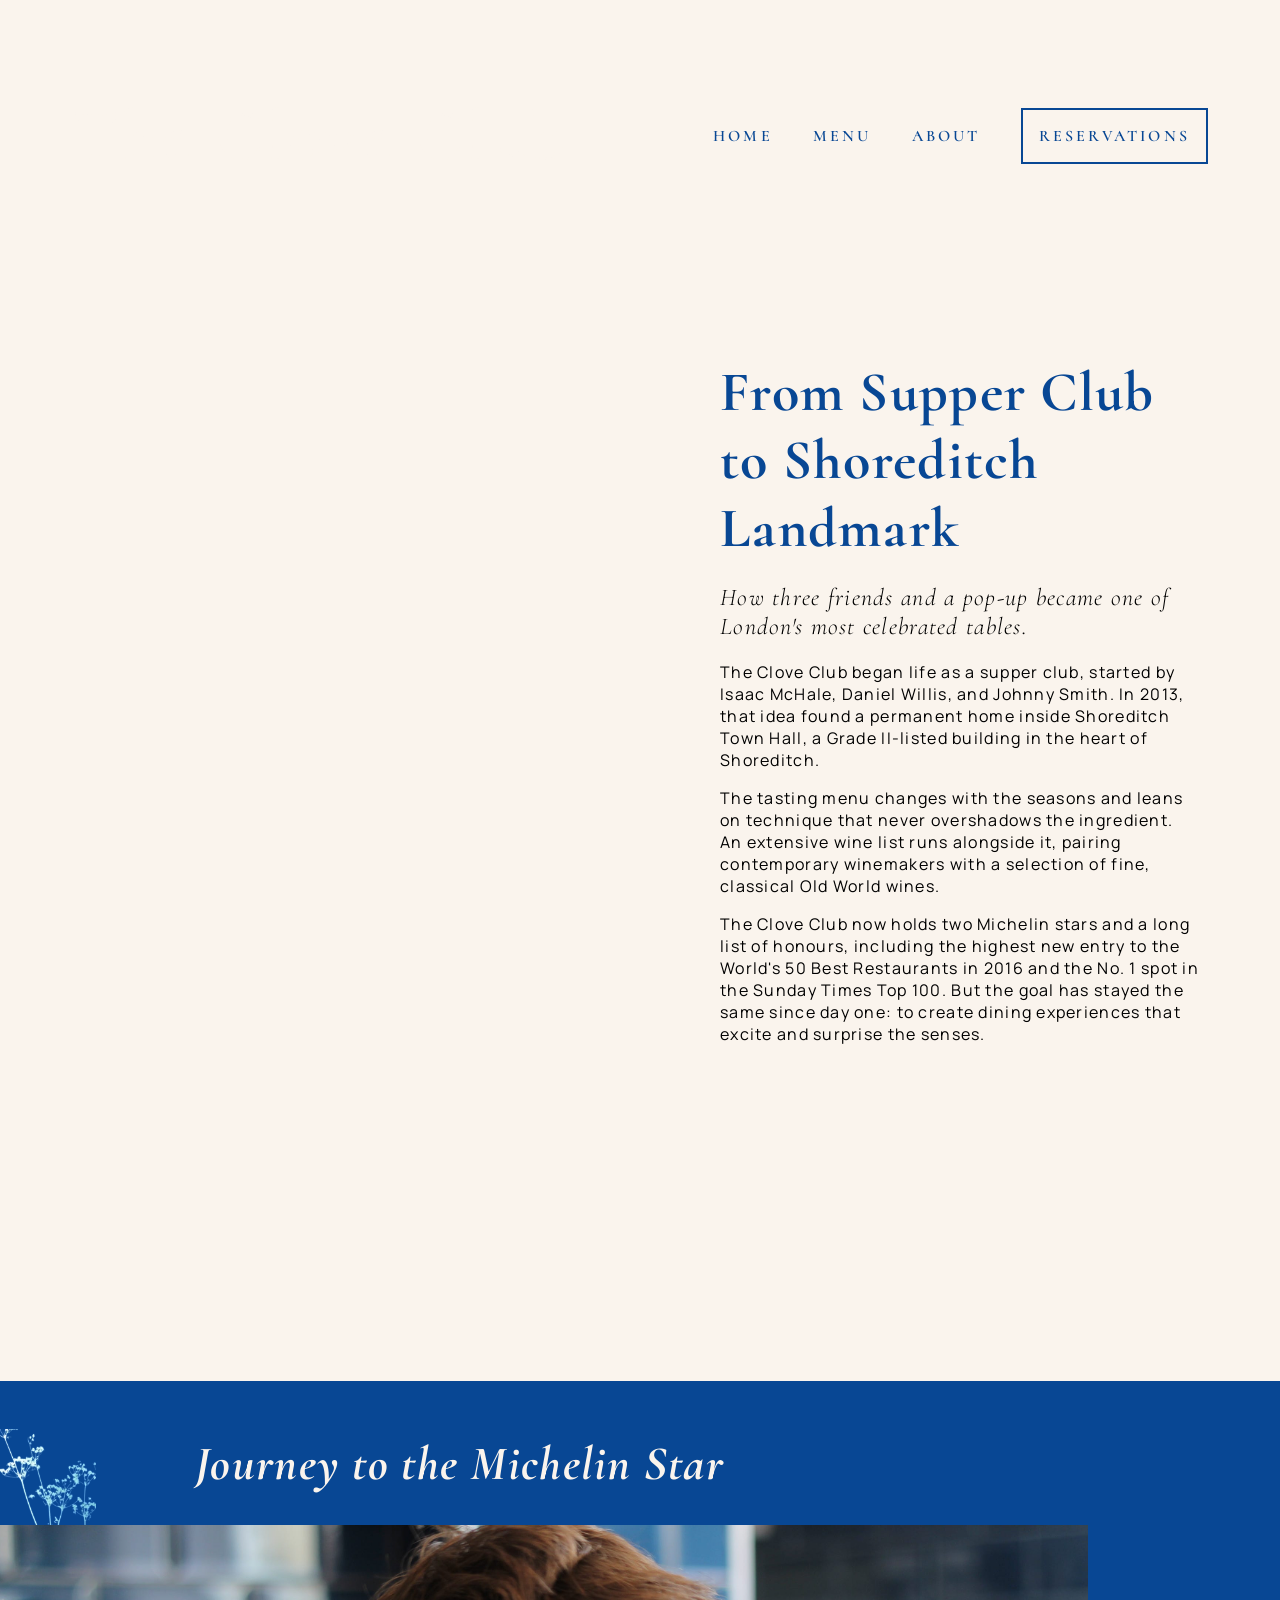
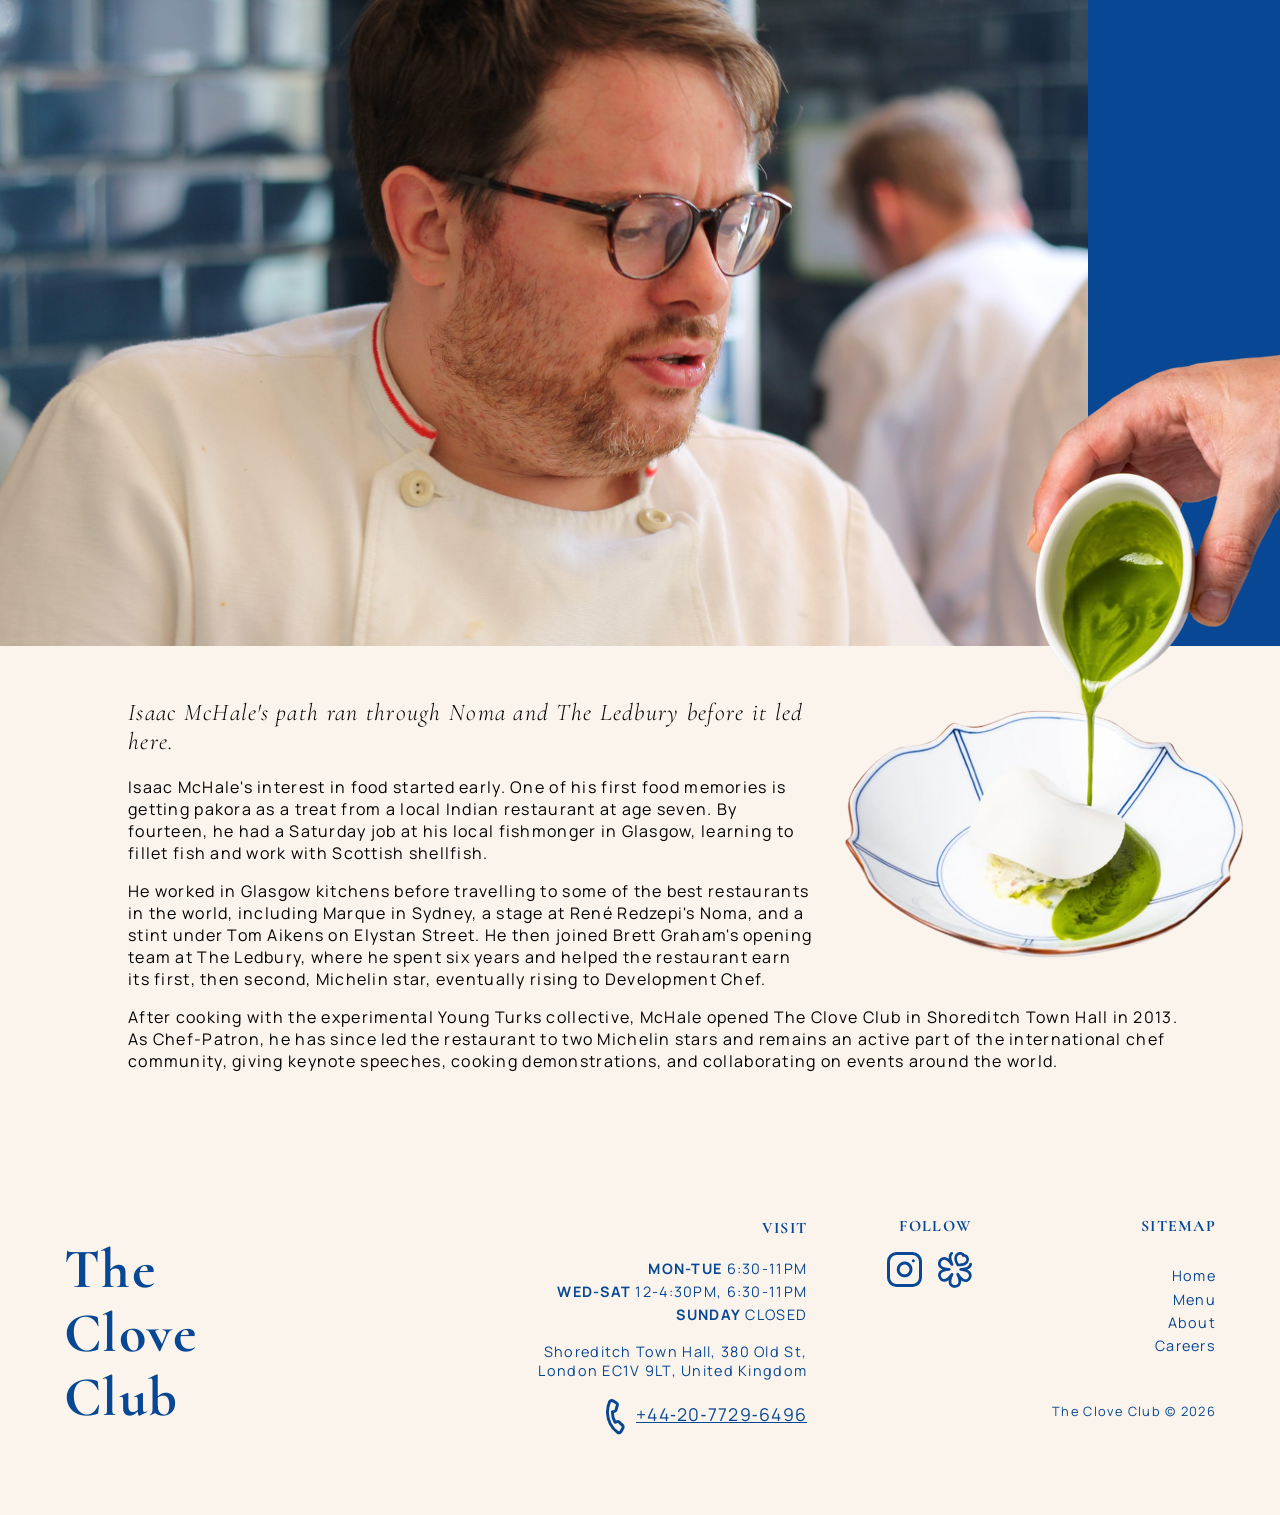
==== html/about.html @ a7a88ddc "nav-overlay" ====
<!DOCTYPE html>
<html lang="en">
<head>
    <meta charset="UTF-8">
    <meta name="viewport" content="width=device-width, initial-scale=1.0">
    <title>The Clove Club | About</title>
    <link rel="stylesheet" href="../css/stylesheet.css">
</head>

<body>
    <nav class="nav__overlay">
        <div class="Logo">
            <h1 class="lettermark__about">The Clove Club</h1>
        </div>
        <div class="nav__links">
            <ul>
            <li><a href="../html/homepage.html" class="nav__home">Home</a></li>
            <li><a href="../html/menu.html" class="nav__menu">Menu</a></li>
            <li><a href="../html/about.html" class="nav__about">About</a></li>
            <li><a href="https://www.opentable.co.uk/r/the-clove-club?ref=4208" target="_blank" class="nav__reservations">Reservations</a></li>
            </ul>
        </div>
    </nav>


    <div class="hero__split">
        <div class="hero__video">
            <video class="about__video" autoplay muted loop>
                <source src="../media/about-option1.mp4" type="video/mp4">
            </video>
        </div>
        <div class="hero__text">
            <h1>From Supper Club to Shoreditch Landmark</h1>
            <h2>How three friends and a pop-up became one of London's most celebrated tables.</h2>
            <p>The Clove Club began life as a supper club, started by Isaac McHale, Daniel Willis, and Johnny Smith. In 2013, that idea found a permanent home inside Shoreditch Town Hall, a Grade II-listed building in the heart of Shoreditch.</p>
            <p>The tasting menu changes with the seasons and leans on technique that never overshadows the ingredient. An extensive wine list runs alongside it, pairing contemporary winemakers with a selection of fine, classical Old World wines.</p>
            <p>The Clove Club now holds two Michelin stars and a long list of honours, including the highest new entry to the World's 50 Best Restaurants in 2016 and the No. 1 spot in the Sunday Times Top 100. But the goal has stayed the same since day one: to create dining experiences that excite and surprise the senses.</p>
        </div>
    </div>

    <div class="chunk__divider">
        <div class="isaac__header-row">
        <img src="../media/flower1.svg" class="isaac__flower">
        <h2 class="isaac-header">Journey to the Michelin Star</h2>
        </div>

        <div class="isaac__img">
        <img src="../media/about-isaac.png" alt="isaac mchale looking down as he speaks">
        </div>
    </div>

    <div class="about__content">
        <img src="../media/pour-img.png" alt="green sauce being poured over plate" class="pour__img">
        <h2>Isaac McHale's path ran through Noma and The Ledbury before it led here.</h2>
        <p>Isaac McHale's interest in food started early. One of his first food memories is getting pakora as a treat from a local Indian restaurant at age seven. By fourteen, he had a Saturday job at his local fishmonger in Glasgow, learning to fillet fish and work with Scottish shellfish.</p>
        <p>He worked in Glasgow kitchens before travelling to some of the best restaurants in the world, including Marque in Sydney, a stage at René Redzepi's Noma, and a stint under Tom Aikens on Elystan Street. He then joined Brett Graham's opening team at The Ledbury, where he spent six years and helped the restaurant earn its first, then second, Michelin star, eventually rising to Development Chef.</p>
        <p>After cooking with the experimental Young Turks collective, McHale opened The Clove Club in Shoreditch Town Hall in 2013. As Chef-Patron, he has since led the restaurant to two Michelin stars and remains an active part of the international chef community, giving keynote speeches, cooking demonstrations, and collaborating on events around the world.</p>      
    </div>







        <section class="footer">
            <div class="footer__left">
            <h1 class="footer-lettermark">The Clove Club</h1>
            </div>

            <div class="footer__right">


                <div class="footer__visit">
                    <p class="visit-title">Visit</p>
                    <p><strong>MON-TUE</strong> 6:30-11PM<br>
                    <strong>WED-SAT</strong> 12-4:30PM, 6:30-11PM<br>
                    <strong>SUNDAY</strong> CLOSED<br>
                    </p>
                    <address>Shoreditch Town Hall, 380 Old St,<br>
                        London EC1V 9LT, United Kingdom</address>
                        <br>
                    <p class="footer__phone">
                    <img src="../media/phone-icon.svg" alt="phone icon">
                    <a href="tel:+442077296496">+44&hyphen;20&hyphen;7729&hyphen;6496</a></p>
                </div>

                <div class="footer__follow">
                    <p class="follow-title">Follow</p>
                    <div class="footer__follow-img">
                        <a href="https://www.instagram.com/thecloveclub/?hl=en" target="_blank"><img src="../media/ig-icon.svg" class="instagram-logo" alt="instagram logo and link to website"></a>
                        <a href="https://guide.michelin.com/us/en/greater-london/london/restaurant/the-clove-club" target="_blank"><img src="../media/michelin-icon.svg" class="michelin-logo" alt="michelin guide logo and link to website"></a>
                    </div>
                </div>

                <div class="footer__sitemap">
                    <p class="sitemap-title">Sitemap</p>
                    <ul>
                        <li><a href="../html/homepage.html" alt="homepage link">Home</a></li>
                        <li><a href="../html/menu.html" alt="menu link">Menu</a></li>
                        <li><a href="../html/about.html" alt="about link">About</a></li>
                        <li><a href="#" target="_blank" alt="careers link">Careers</a></li>
                    </ul>
                    <p class="footer__copyright">The Clove Club &copy; 2026</p>
                </div>
            </div>
        </section>
</body>
</html>
---- css/stylesheet.css ----
@import url('https://fonts.googleapis.com/css2?family=Cormorant:ital,wght@0,300..700;1,300..700&family=Manrope:wght@200..800&display=swap');

body {
    background-color: #FAF4ED;
    margin: 0;
    font-family: 'Manrope', sans-serif;
    letter-spacing: 0.08rem;
}

h1 {
    font-family: 'Cormorant', serif;
    color: #084794;
}

h2 {
    font-family: 'Cormorant', serif;
    font-style: italic;
    font-weight: 200;
}



/* landing page css */

.landing__page {
    position: relative;
    min-height: 100vh;
    overflow: hidden;

    display: flex;
    align-items: center;
}

.landing__video {
    position: absolute;
    inset: 0;
    width: 100%;
    height: 100%;
    object-fit: cover;
    z-index: 0;
}

.landing__page_btns {
    position: relative;
    z-index: 1;

    width: 100%;
    padding: 0 5%;

    display: flex;
    align-items: center;
    justify-content: space-between;
}

.landing__page_btns a {
    text-decoration: none;
}

.landing__reservations, .landing__homepage {
    font-family: 'Cormorant', serif;
    color: #FAF4ED;
    border: 2px solid #FAF4ED;
    background-color: transparent;
    text-transform: uppercase;
    letter-spacing: 0.2em;
    padding: 1rem 1.2rem;
}

/* nav css */

nav {
    background-color: transparent;
    display: flex;
    justify-content: space-between;
    align-items: center;

    padding: 2rem 4.5rem;
}

.lettermark {
    font-family: 'Cormorant', serif;
    font-weight: 800;
    font-size: 4.5rem;
    color: #084794;
    letter-spacing: 0.2rem;
}

ul {
    list-style: none;
    display: flex;
    gap: 40px;

}

.nav__links li{
    list-style: none;
    font-family: 'Cormorant', serif;
    font-weight: 600;
    letter-spacing: 0.2em;
    text-transform: uppercase;
    text-decoration: none;
    
}

.nav__links a{
    color: #084794;
    text-decoration: none;
}

.nav__reservations {
    font-family: 'Cormorant', serif;
    color: #084794;
    border: 2px solid #084794;
    background-color: transparent;
    text-transform: uppercase;
    letter-spacing: 0.2em;
    padding: 1rem 1rem;
}

        /*  homepage - hero css */

.hero {
    background-image: url('../media/homepage-hero.png');
    background-size: cover;
    background-position: center;
    background-repeat: no-repeat;
    min-height: 100vh;   
}

        /* homepage - main content css */

.main-content {
    display: flex;
    flex-direction: column;
    justify-content: center;

}

.site-summary {
    display: flex;
    align-items: flex-start;
    gap: 2.8rem;
    margin-bottom: -12.5rem;
}

.site-summary__text {
    display: flex;
    flex: 1;
    flex-direction: column;
    margin-top: 3rem;
    margin-left: 8rem;
}

.site-summary__img {
    flex-grow: 0;
    flex-shrink: 0;
    flex-basis: 30%;
}

.site-summary__img img {
    width: 100%;
    height: auto;
    display: block;
}

.site-summary__text h1 {
    font-size: 3rem;
}

.site-summary__text h2 {
    margin-top: -2rem;
}

        /* homepage - main content review section css */

.review-section {
    display: flex;
    align-items: flex-start;
   
    gap: 4rem;
    padding-right: 8rem;
}

.plate-trio {
    display: flex;
    flex-direction: column;

    flex-grow: 0;
    flex-shrink: 0;
    flex-basis: 25%;
}

.plate-trio img {
    width: 100%;
    height: auto;
    display: block;
    margin-left: -0.2rem;
}

.plate-trio img + img {
    margin-top: -10rem;
}

.plate-trio__plate4 {
    position: relative;
    z-index: 1;
}

.reviews {
    flex: 1;
    display: flex;
    flex-direction: column;
    gap: 4rem;
}

.review1 {
    margin-top: 10rem;
    max-width: 55%;
}

.review1 h2 {
    margin-top: 0;
}

.review2 {
    max-width: 55%;
    align-self: flex-end;
    text-align: right;
}

.reviews img{
    width: 10rem;
    height: auto;
}

        /* hmepage - reserve cta section css */

.reserve__cta {
    background-color: #084794;
    padding: 4rem 7rem 5rem 7rem;
    margin-top: -15rem;
}

.reserve__cta-text {
    color: #FAF4ED;
    text-align: right;
}

.reserve__cta-text h1 {
    color: #FAF4ED;
    font-size: 3rem;
}

.reserve__cta-text h2 {
    margin-top: -2rem;
}

.reserve__cta-text p {
    margin-top: 0.10rem;
}

.reserve__cta-btns {
    display: flex;
    align-items: flex-start;
    justify-content: flex-end;
    margin-top: 1.2rem;
    
    gap: 0.5rem;
}

.reserve__cta-btns a{
    text-decoration: none;
}

.homepage__menu-btn, .homepage__reservations-btn {
    font-family: 'Cormorant', serif;
    color: #FAF4ED;
    border: 2px solid #FAF4ED;
    background-color: transparent;
    text-transform: uppercase;
    letter-spacing: 0.2em;
    padding: 1rem 1.2rem;
}

/* about page css */

.nav__overlay {
    position: absolute;
    top: 0;
    left: 0;
    right: 0;
    z-index: 2;
}

.lettermark__about {
    font-family: 'Cormorant', serif;
    font-weight: 800;
    font-size: 4.5rem;
    color: #FAF4ED;
    letter-spacing: 0.2rem;
}

        /* about page - hero section*/

.hero__split {
    display: flex;
    min-height: 100vh;
}

.hero__video {
    flex-grow: 0;
    flex-shrink: 0;
    flex-basis: 50%;
    position: relative;
}

.about__video {
   position: absolute;
   inset: 0;
   width: 100%;
   height: 100%;
   object-fit: cover;
}

.hero__text {
    flex: 1;
    padding: 20rem 5rem;
}

.hero__text h1 {
    font-size: 3.5rem;
}

.hero__text h2 {
    margin-top: -1rem;
    padding: 0 1.8rem 0 0;
}

        /* about page - isaac css */

.chunk__divider {
    background-color: #084794;
    padding-top: 3rem;
    gap: 1rem;
}

.isaac-header {
    color: #FAF4ED;
    font-weight: 800;
    font-size: 3rem;
    margin: 0 0 2rem 6rem;
}

.isaac__header-row {
    display: flex;
    align-items: flex-end;
    gap: 0.2rem;
}

.isaac__flower {
    width: 6rem;
    display: block;
}

.isaac__img img {
    width: 85%;
    height: auto;
    display: block;
}

.about__content {
    display: flow-root;
    padding: 2rem 6rem 4rem;
}

.about__content p {
    padding-left: 2rem;
}

.about__content h2 {
    padding-left: 2rem;
}

.pour__img {
    float: right;
    width: 40%;
    height: auto;
    margin: -22rem -6rem 1rem 2rem;
    position: relative;
    z-index: 1;
}

/* menu page css */
.menus {
    display: flex;
    min-height: 80vh;
    padding: 4rem 12rem;
}

.menu__title {
    font-family: 'Cormorant', serif;
    color:#084794;
    font-size: 2rem;
    font-weight: 600;
}

.menu__sub {
    font-size: 0.9rem;
    font-style: italic;
    margin-top: -1rem;
    font-weight: 400;
}

.menu__courses {
    list-style: none;
    margin: 0;
    padding: 0;
}

.menu__courses li {
    list-style: none;
    padding: 0;
    margin: 0;
}

.menu-item__name {
    font-family: 'Cormorant', serif;
    font-weight: 600;
    color: #084794;
    font-size: 1.2rem;
}

.menu__comments {
    font-size: 0.9rem;
    font-style: italic;
    margin-top: 1rem;
    font-weight: 400;
}

.menu-panel {
    display: flex;
    flex: 1;
    min-width: 0;
    overflow: hidden;
    border-left: 2px solid #084794;
    transition: flex-grow 0.6s ease;
}

.menu-panel__inner {
    padding-left: 8rem;
}

.menu-panel.is-open {
    flex-grow: 5;
}

.menu-panel__tab {
    writing-mode: vertical-rl;
    background: none;
    border: none;
    padding: 2rem 1rem;
    font-family: 'Cormorant', serif;
    font-size: 1.5rem;
    text-transform: uppercase;
    letter-spacing: 0.2em;
    color: #084794;
    cursor: pointer;
}

.menu-panel__content {
    min-width: 30rem;
    padding: 5rem 4rem;
    opacity: 0;
    visibility: hidden;
    transition: opacity 0.3s ease;
}

.menu-panel.is-open .menu-panel__content {
    opacity: 1;
    visibility: visible;
    transition-delay: 0.3s;
}


/* footer css*/

.footer {
    display: flex;
    justify-content: space-between;
    align-items: center;
    color: #084794;
    padding: 4rem;
    font-size: 0.9rem;
}

.footer-lettermark {
    font-family: 'Cormorant', serif;
    font-weight: 800;
    font-size: 3.5rem;
    line-height: 4rem;
    width: min-content;
    margin: 0;
}

.footer__right {
    display: flex;
    align-content: space-between;
    text-align: right;
    gap: 5rem;
}

.visit-title, 
.follow-title,
.sitemap-title {
    font-family: 'Cormorant', serif;
    font-weight: 700;
    text-transform: uppercase;
    font-size: 1rem;
    margin: 0 0 1rem;
}

.footer__visit p {
    margin: 0 0 1rem;
    line-height: 1.6;
}

.footer address {
    font-style: normal;
}

.footer__phone img {
    width: 1.2rem;
    vertical-align: middle;
    margin-right: 0.4rem;
}

.footer__phone a {
    color: inherit;
    font-size: 1.1rem;
}

.footer__follow-img {
    display: flex;
    gap: 1rem;
}

.footer__sitemap {
    display: flex;
    flex-direction: column;
}

.footer__sitemap ul{
    display: flex;
    flex-direction: column;
    gap: 0.28rem;
}

.footer__sitemap a {
    color: #084794;
    text-decoration: none;
}

.footer__copyright {
    margin-top: 2rem;
    font-size: 0.8rem;
}
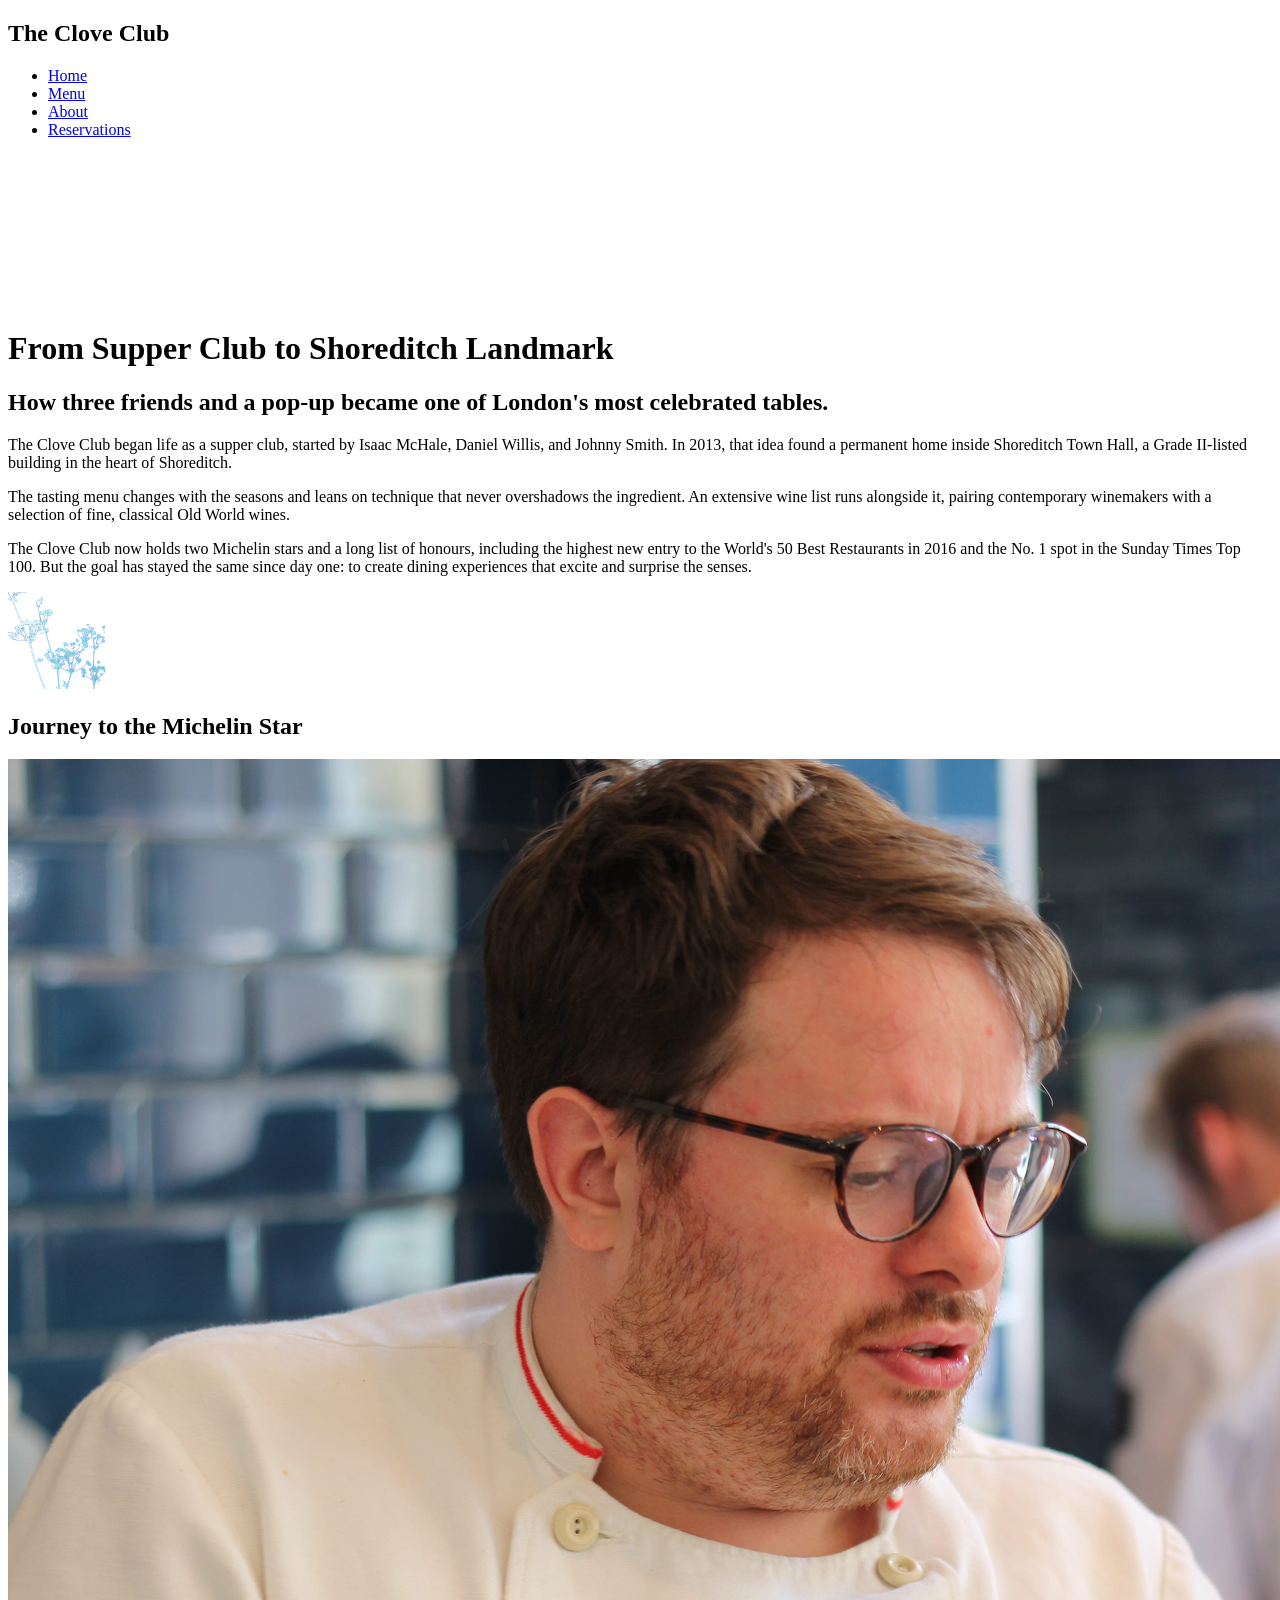
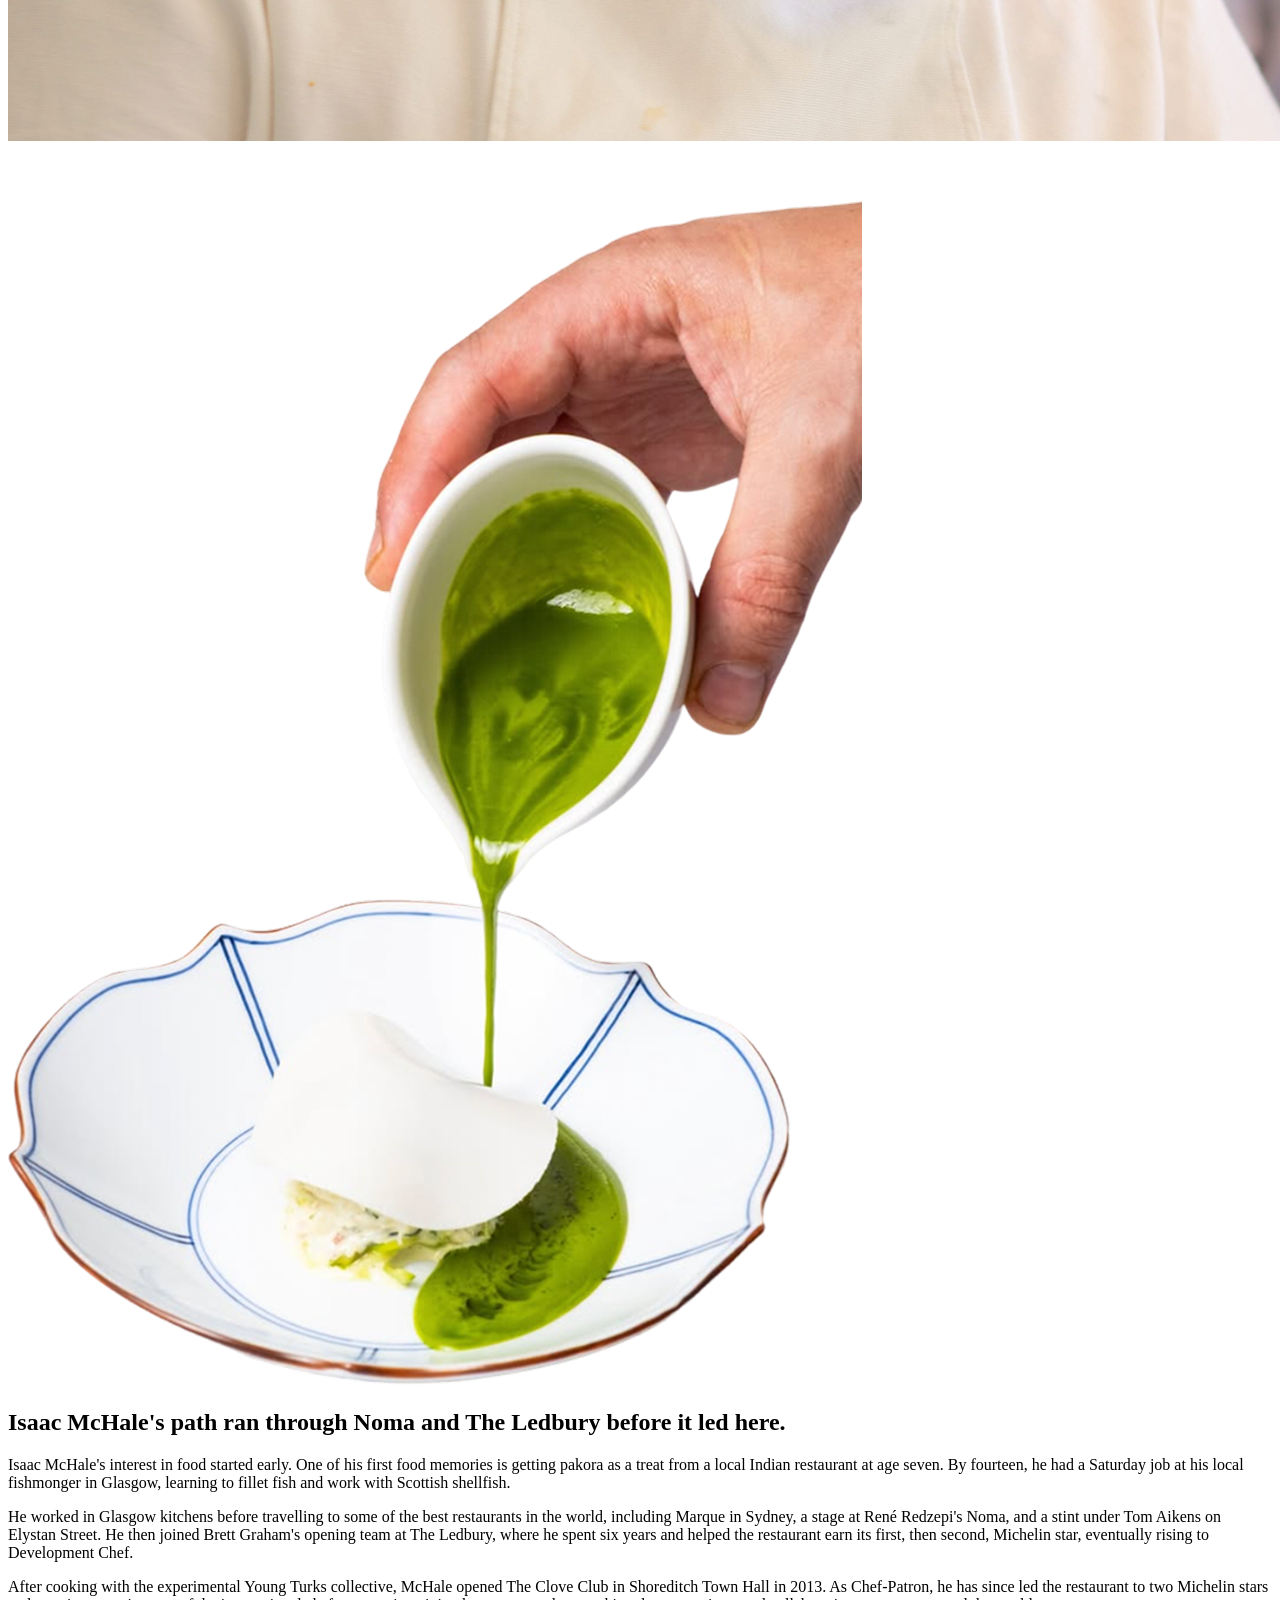
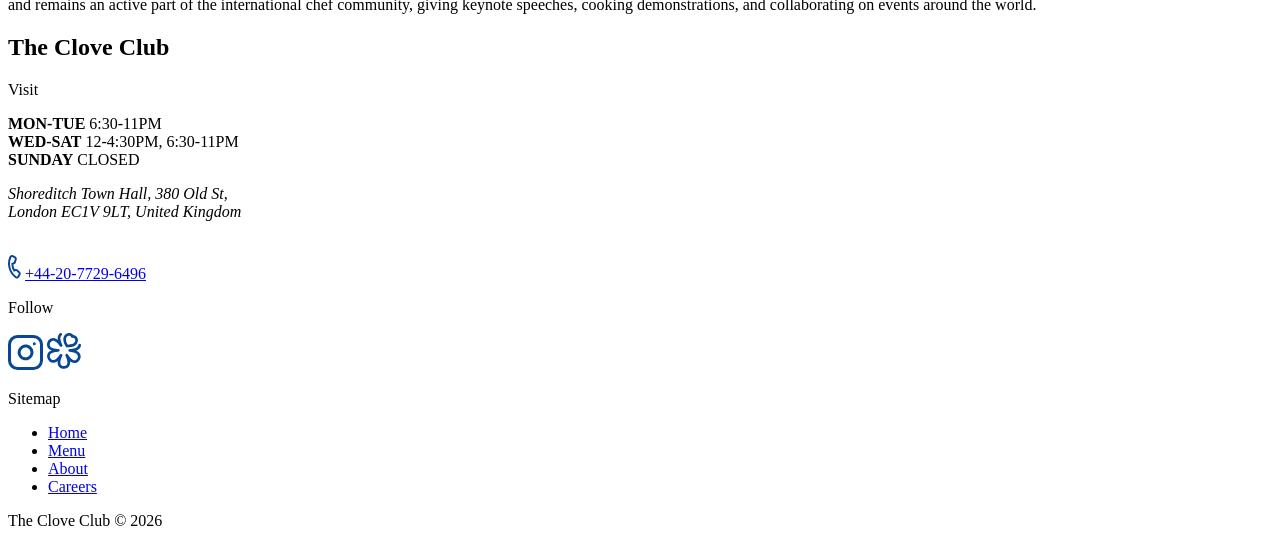
==== commit 81703969: "scss-implementation" ====
--- a/html/about.html
+++ b/html/about.html
@@ -4,7 +4,7 @@
     <meta charset="UTF-8">
     <meta name="viewport" content="width=device-width, initial-scale=1.0">
     <title>The Clove Club | About</title>
-    <link rel="stylesheet" href="../css/stylesheet.css">
+    <link rel="stylesheet" href="../css/stylesheet.scss">
 </head>
 
 <body>
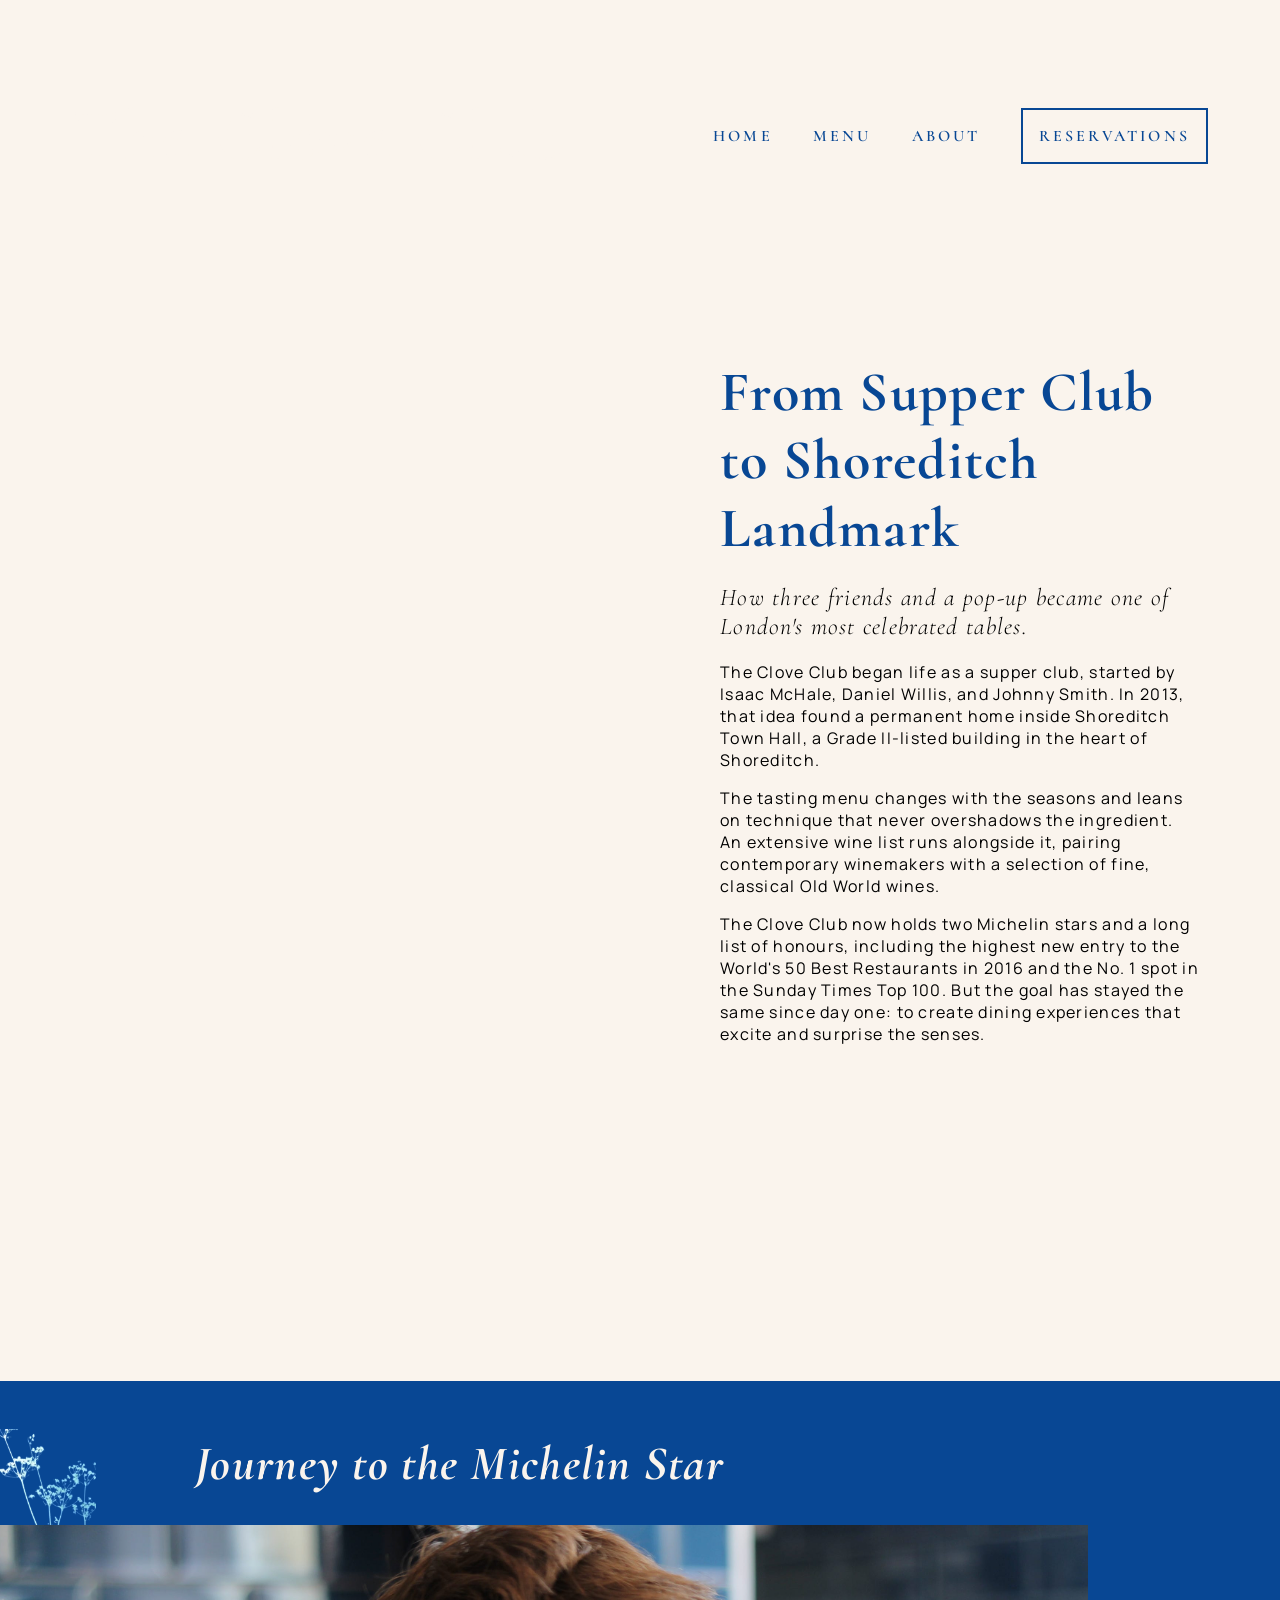
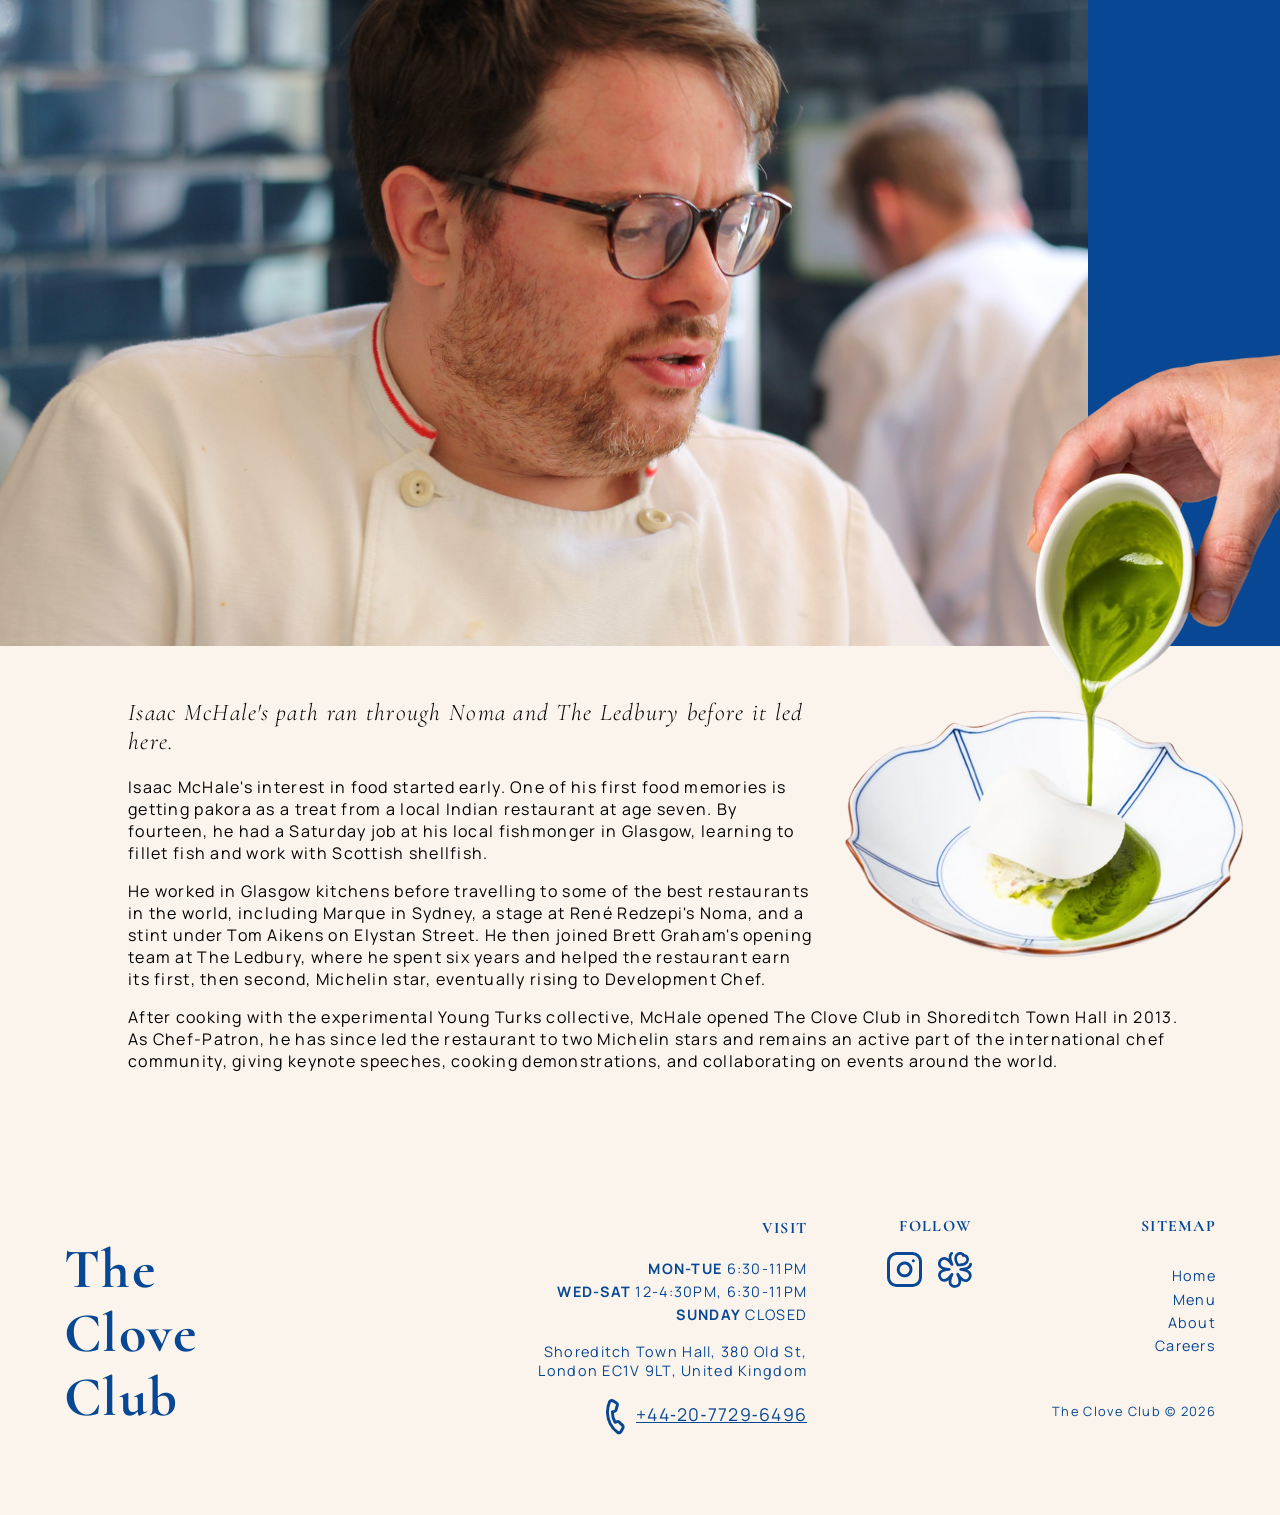
==== commit 5c77c605: "round2-scss" ====
--- a/html/about.html
+++ b/html/about.html
@@ -4,7 +4,7 @@
     <meta charset="UTF-8">
     <meta name="viewport" content="width=device-width, initial-scale=1.0">
     <title>The Clove Club | About</title>
-    <link rel="stylesheet" href="../css/stylesheet.scss">
+    <link rel="stylesheet" href="../css/stylesheet.css">
 </head>
 
 <body>
--- a/css/stylesheet.css
+++ b/css/stylesheet.css
@@ -0,0 +1,566 @@
+@import url('https://fonts.googleapis.com/css2?family=Cormorant:ital,wght@0,300..700;1,300..700&family=Manrope:wght@200..800&display=swap');
+
+body {
+    background-color: #FAF4ED;
+    margin: 0;
+    font-family: 'Manrope', sans-serif;
+    letter-spacing: 0.08rem;
+}
+
+h1 {
+    font-family: 'Cormorant', serif;
+    color: #084794;
+}
+
+h2 {
+    font-family: 'Cormorant', serif;
+    font-style: italic;
+    font-weight: 200;
+}
+
+
+
+/* landing page css */
+
+.landing__page {
+    position: relative;
+    min-height: 100vh;
+    overflow: hidden;
+
+    display: flex;
+    align-items: center;
+}
+
+.landing__video {
+    position: absolute;
+    inset: 0;
+    width: 100%;
+    height: 100%;
+    object-fit: cover;
+    z-index: 0;
+}
+
+.landing__page_btns {
+    position: relative;
+    z-index: 1;
+
+    width: 100%;
+    padding: 0 5%;
+
+    display: flex;
+    align-items: center;
+    justify-content: space-between;
+}
+
+.landing__page_btns a {
+    text-decoration: none;
+}
+
+.landing__reservations, .landing__homepage {
+    font-family: 'Cormorant', serif;
+    color: #FAF4ED;
+    border: 2px solid #FAF4ED;
+    background-color: transparent;
+    text-transform: uppercase;
+    letter-spacing: 0.2em;
+    padding: 1rem 1.2rem;
+}
+
+/* nav css */
+
+nav {
+    background-color: transparent;
+    display: flex;
+    justify-content: space-between;
+    align-items: center;
+
+    padding: 2rem 4.5rem;
+}
+
+.lettermark {
+    font-family: 'Cormorant', serif;
+    font-weight: 800;
+    font-size: 4.5rem;
+    color: #084794;
+    letter-spacing: 0.2rem;
+}
+
+ul {
+    list-style: none;
+    display: flex;
+    gap: 40px;
+
+}
+
+.nav__links li{
+    list-style: none;
+    font-family: 'Cormorant', serif;
+    font-weight: 600;
+    letter-spacing: 0.2em;
+    text-transform: uppercase;
+    text-decoration: none;
+    
+}
+
+.nav__links a{
+    color: #084794;
+    text-decoration: none;
+}
+
+.nav__reservations {
+    font-family: 'Cormorant', serif;
+    color: #084794;
+    border: 2px solid #084794;
+    background-color: transparent;
+    text-transform: uppercase;
+    letter-spacing: 0.2em;
+    padding: 1rem 1rem;
+}
+
+        /*  homepage - hero css */
+
+.hero {
+    background-image: url('../media/homepage-hero.png');
+    background-size: cover;
+    background-position: center;
+    background-repeat: no-repeat;
+    min-height: 100vh;   
+}
+
+        /* homepage - main content css */
+
+.main-content {
+    display: flex;
+    flex-direction: column;
+    justify-content: center;
+
+}
+
+.site-summary {
+    display: flex;
+    align-items: flex-start;
+    gap: 2.8rem;
+    margin-bottom: -12.5rem;
+}
+
+.site-summary__text {
+    display: flex;
+    flex: 1;
+    flex-direction: column;
+    margin-top: 3rem;
+    margin-left: 8rem;
+}
+
+.site-summary__img {
+    flex-grow: 0;
+    flex-shrink: 0;
+    flex-basis: 30%;
+}
+
+.site-summary__img img {
+    width: 100%;
+    height: auto;
+    display: block;
+}
+
+.site-summary__text h1 {
+    font-size: 3rem;
+}
+
+.site-summary__text h2 {
+    margin-top: -2rem;
+}
+
+        /* homepage - main content review section css */
+
+.review-section {
+    display: flex;
+    align-items: flex-start;
+   
+    gap: 4rem;
+    padding-right: 8rem;
+}
+
+.plate-trio {
+    display: flex;
+    flex-direction: column;
+
+    flex-grow: 0;
+    flex-shrink: 0;
+    flex-basis: 25%;
+}
+
+.plate-trio img {
+    width: 100%;
+    height: auto;
+    display: block;
+    margin-left: -0.2rem;
+}
+
+.plate-trio img + img {
+    margin-top: -10rem;
+}
+
+.plate-trio__plate4 {
+    position: relative;
+    z-index: 1;
+}
+
+.reviews {
+    flex: 1;
+    display: flex;
+    flex-direction: column;
+    gap: 4rem;
+}
+
+.review1 {
+    margin-top: 10rem;
+    max-width: 55%;
+}
+
+.review1 h2 {
+    margin-top: 0;
+}
+
+.review2 {
+    max-width: 55%;
+    align-self: flex-end;
+    text-align: right;
+}
+
+.reviews img{
+    width: 10rem;
+    height: auto;
+}
+
+        /* hmepage - reserve cta section css */
+
+.reserve__cta {
+    background-color: #084794;
+    padding: 4rem 7rem 5rem 7rem;
+    margin-top: -15rem;
+}
+
+.reserve__cta-text {
+    color: #FAF4ED;
+    text-align: right;
+}
+
+.reserve__cta-text h1 {
+    color: #FAF4ED;
+    font-size: 3rem;
+}
+
+.reserve__cta-text h2 {
+    margin-top: -2rem;
+}
+
+.reserve__cta-text p {
+    margin-top: 0.10rem;
+}
+
+.reserve__cta-btns {
+    display: flex;
+    align-items: flex-start;
+    justify-content: flex-end;
+    margin-top: 1.2rem;
+    
+    gap: 0.5rem;
+}
+
+.reserve__cta-btns a{
+    text-decoration: none;
+}
+
+.homepage__menu-btn, .homepage__reservations-btn {
+    font-family: 'Cormorant', serif;
+    color: #FAF4ED;
+    border: 2px solid #FAF4ED;
+    background-color: transparent;
+    text-transform: uppercase;
+    letter-spacing: 0.2em;
+    padding: 1rem 1.2rem;
+}
+
+/* about page css */
+
+.nav__overlay {
+    position: absolute;
+    top: 0;
+    left: 0;
+    right: 0;
+    z-index: 2;
+}
+
+.lettermark__about {
+    font-family: 'Cormorant', serif;
+    font-weight: 800;
+    font-size: 4.5rem;
+    color: #FAF4ED;
+    letter-spacing: 0.2rem;
+}
+
+        /* about page - hero section*/
+
+.hero__split {
+    display: flex;
+    min-height: 100vh;
+}
+
+.hero__video {
+    flex-grow: 0;
+    flex-shrink: 0;
+    flex-basis: 50%;
+    position: relative;
+}
+
+.about__video {
+   position: absolute;
+   inset: 0;
+   width: 100%;
+   height: 100%;
+   object-fit: cover;
+}
+
+.hero__text {
+    flex: 1;
+    padding: 20rem 5rem;
+}
+
+.hero__text h1 {
+    font-size: 3.5rem;
+}
+
+.hero__text h2 {
+    margin-top: -1rem;
+    padding: 0 1.8rem 0 0;
+}
+
+        /* about page - isaac css */
+
+.chunk__divider {
+    background-color: #084794;
+    padding-top: 3rem;
+    gap: 1rem;
+}
+
+.isaac-header {
+    color: #FAF4ED;
+    font-weight: 800;
+    font-size: 3rem;
+    margin: 0 0 2rem 6rem;
+}
+
+.isaac__header-row {
+    display: flex;
+    align-items: flex-end;
+    gap: 0.2rem;
+}
+
+.isaac__flower {
+    width: 6rem;
+    display: block;
+}
+
+.isaac__img img {
+    width: 85%;
+    height: auto;
+    display: block;
+}
+
+.about__content {
+    display: flow-root;
+    padding: 2rem 6rem 4rem;
+}
+
+.about__content p {
+    padding-left: 2rem;
+}
+
+.about__content h2 {
+    padding-left: 2rem;
+}
+
+.pour__img {
+    float: right;
+    width: 40%;
+    height: auto;
+    margin: -22rem -6rem 1rem 2rem;
+    position: relative;
+    z-index: 1;
+}
+
+/* menu page css */
+.menus {
+    display: flex;
+    min-height: 80vh;
+    padding: 4rem 12rem;
+}
+
+.menu__title {
+    font-family: 'Cormorant', serif;
+    color:#084794;
+    font-size: 2rem;
+    font-weight: 600;
+}
+
+.menu__sub {
+    font-size: 0.9rem;
+    font-style: italic;
+    margin-top: -1rem;
+    font-weight: 400;
+}
+
+.menu__courses {
+    list-style: none;
+    margin: 0;
+    padding: 0;
+}
+
+.menu__courses li {
+    list-style: none;
+    padding: 0;
+    margin: 0;
+}
+
+.menu-item__name {
+    font-family: 'Cormorant', serif;
+    font-weight: 600;
+    color: #084794;
+    font-size: 1.2rem;
+}
+
+.menu__comments {
+    font-size: 0.9rem;
+    font-style: italic;
+    margin-top: 1rem;
+    font-weight: 400;
+}
+
+.menu-panel {
+    display: flex;
+    flex: 1;
+    min-width: 0;
+    overflow: hidden;
+    border-left: 2px solid #084794;
+    transition: flex-grow 0.6s ease;
+}
+
+.menu-panel__inner {
+    padding-left: 8rem;
+}
+
+.menu-panel.is-open {
+    flex-grow: 5;
+}
+
+.menu-panel__tab {
+    writing-mode: vertical-rl;
+    background: none;
+    border: none;
+    padding: 2rem 1rem;
+    font-family: 'Cormorant', serif;
+    font-size: 1.5rem;
+    text-transform: uppercase;
+    letter-spacing: 0.2em;
+    color: #084794;
+    cursor: pointer;
+}
+
+.menu-panel__content {
+    min-width: 30rem;
+    padding: 5rem 4rem;
+    opacity: 0;
+    visibility: hidden;
+    transition: opacity 0.3s ease;
+}
+
+.menu-panel.is-open .menu-panel__content {
+    opacity: 1;
+    visibility: visible;
+    transition-delay: 0.3s;
+}
+
+
+/* footer css*/
+
+.footer {
+    display: flex;
+    justify-content: space-between;
+    align-items: center;
+    color: #084794;
+    padding: 4rem;
+    font-size: 0.9rem;
+}
+
+.footer-lettermark {
+    font-family: 'Cormorant', serif;
+    font-weight: 800;
+    font-size: 3.5rem;
+    line-height: 4rem;
+    width: min-content;
+    margin: 0;
+}
+
+.footer__right {
+    display: flex;
+    align-content: space-between;
+    text-align: right;
+    gap: 5rem;
+}
+
+.visit-title, 
+.follow-title,
+.sitemap-title {
+    font-family: 'Cormorant', serif;
+    font-weight: 700;
+    text-transform: uppercase;
+    font-size: 1rem;
+    margin: 0 0 1rem;
+}
+
+.footer__visit p {
+    margin: 0 0 1rem;
+    line-height: 1.6;
+}
+
+.footer address {
+    font-style: normal;
+}
+
+.footer__phone img {
+    width: 1.2rem;
+    vertical-align: middle;
+    margin-right: 0.4rem;
+}
+
+.footer__phone a {
+    color: inherit;
+    font-size: 1.1rem;
+}
+
+.footer__follow-img {
+    display: flex;
+    gap: 1rem;
+}
+
+.footer__sitemap {
+    display: flex;
+    flex-direction: column;
+}
+
+.footer__sitemap ul{
+    display: flex;
+    flex-direction: column;
+    gap: 0.28rem;
+}
+
+.footer__sitemap a {
+    color: #084794;
+    text-decoration: none;
+}
+
+.footer__copyright {
+    margin-top: 2rem;
+    font-size: 0.8rem;
+}
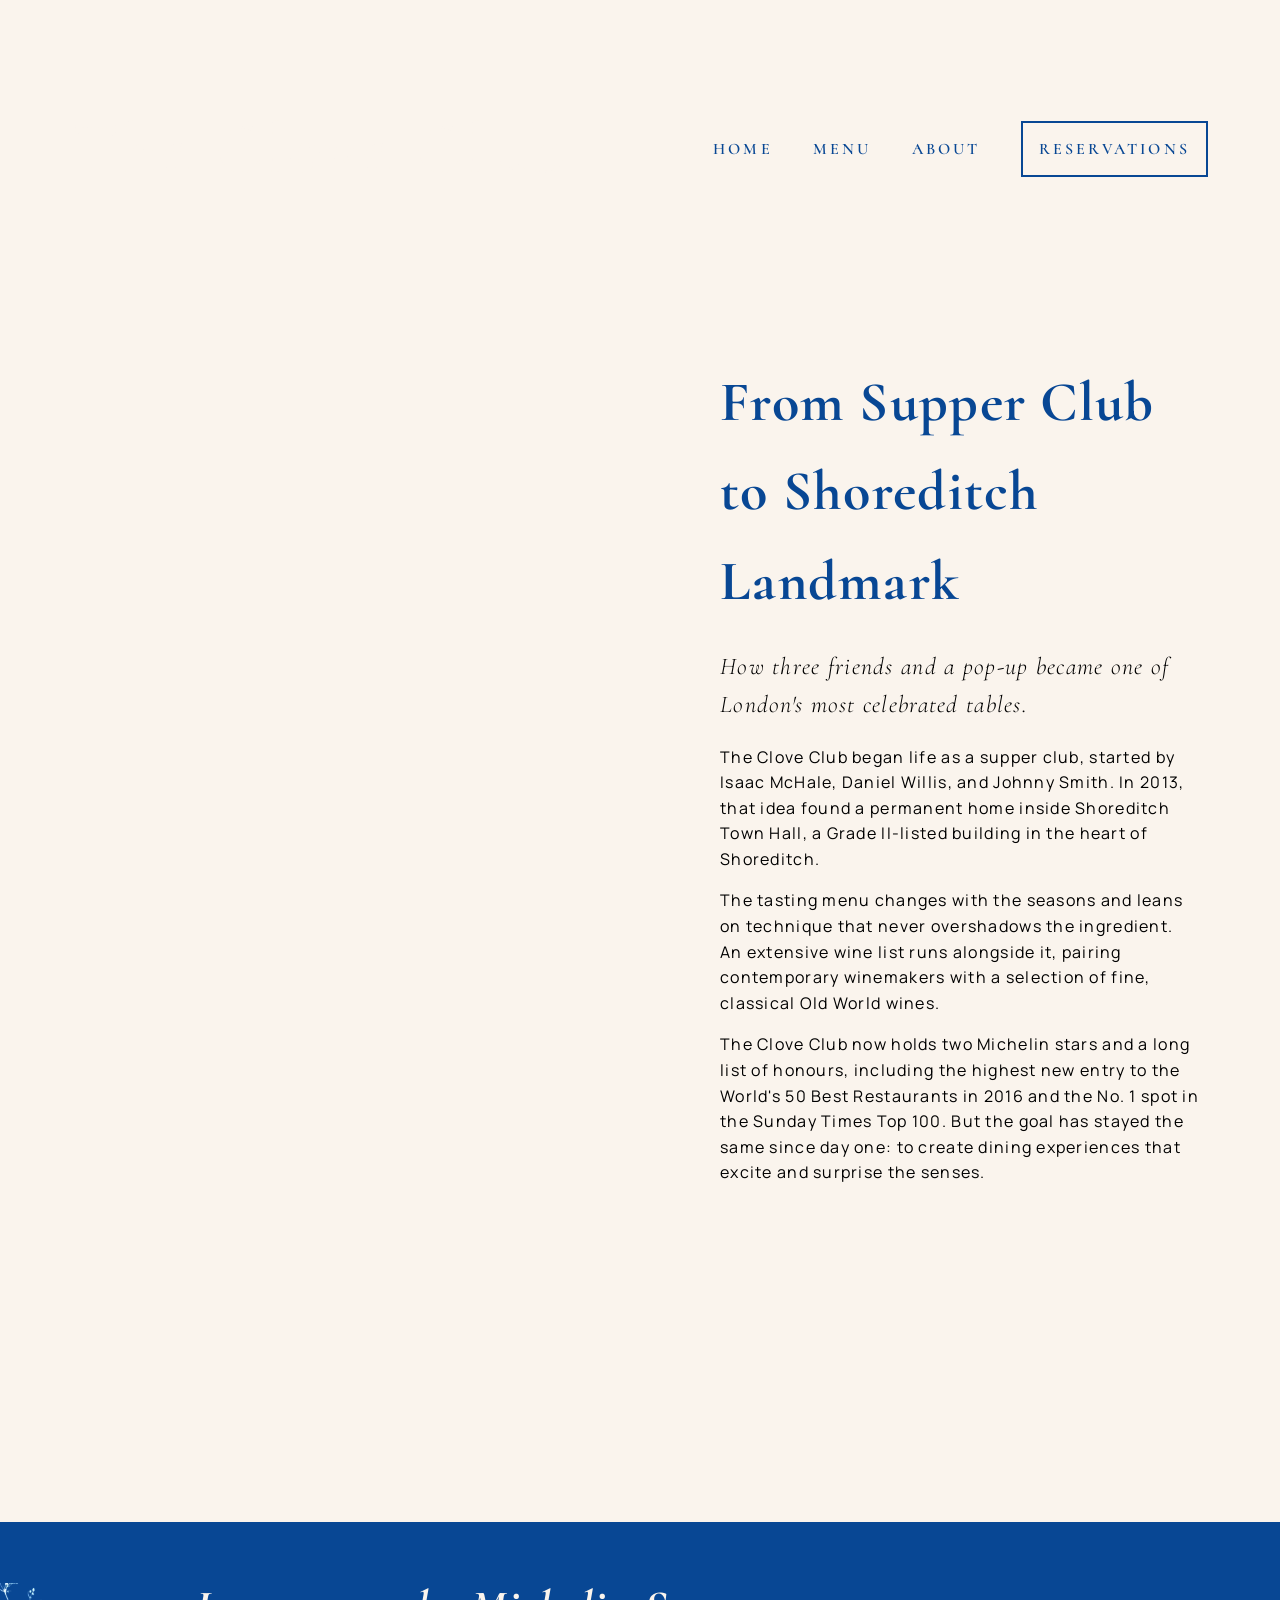
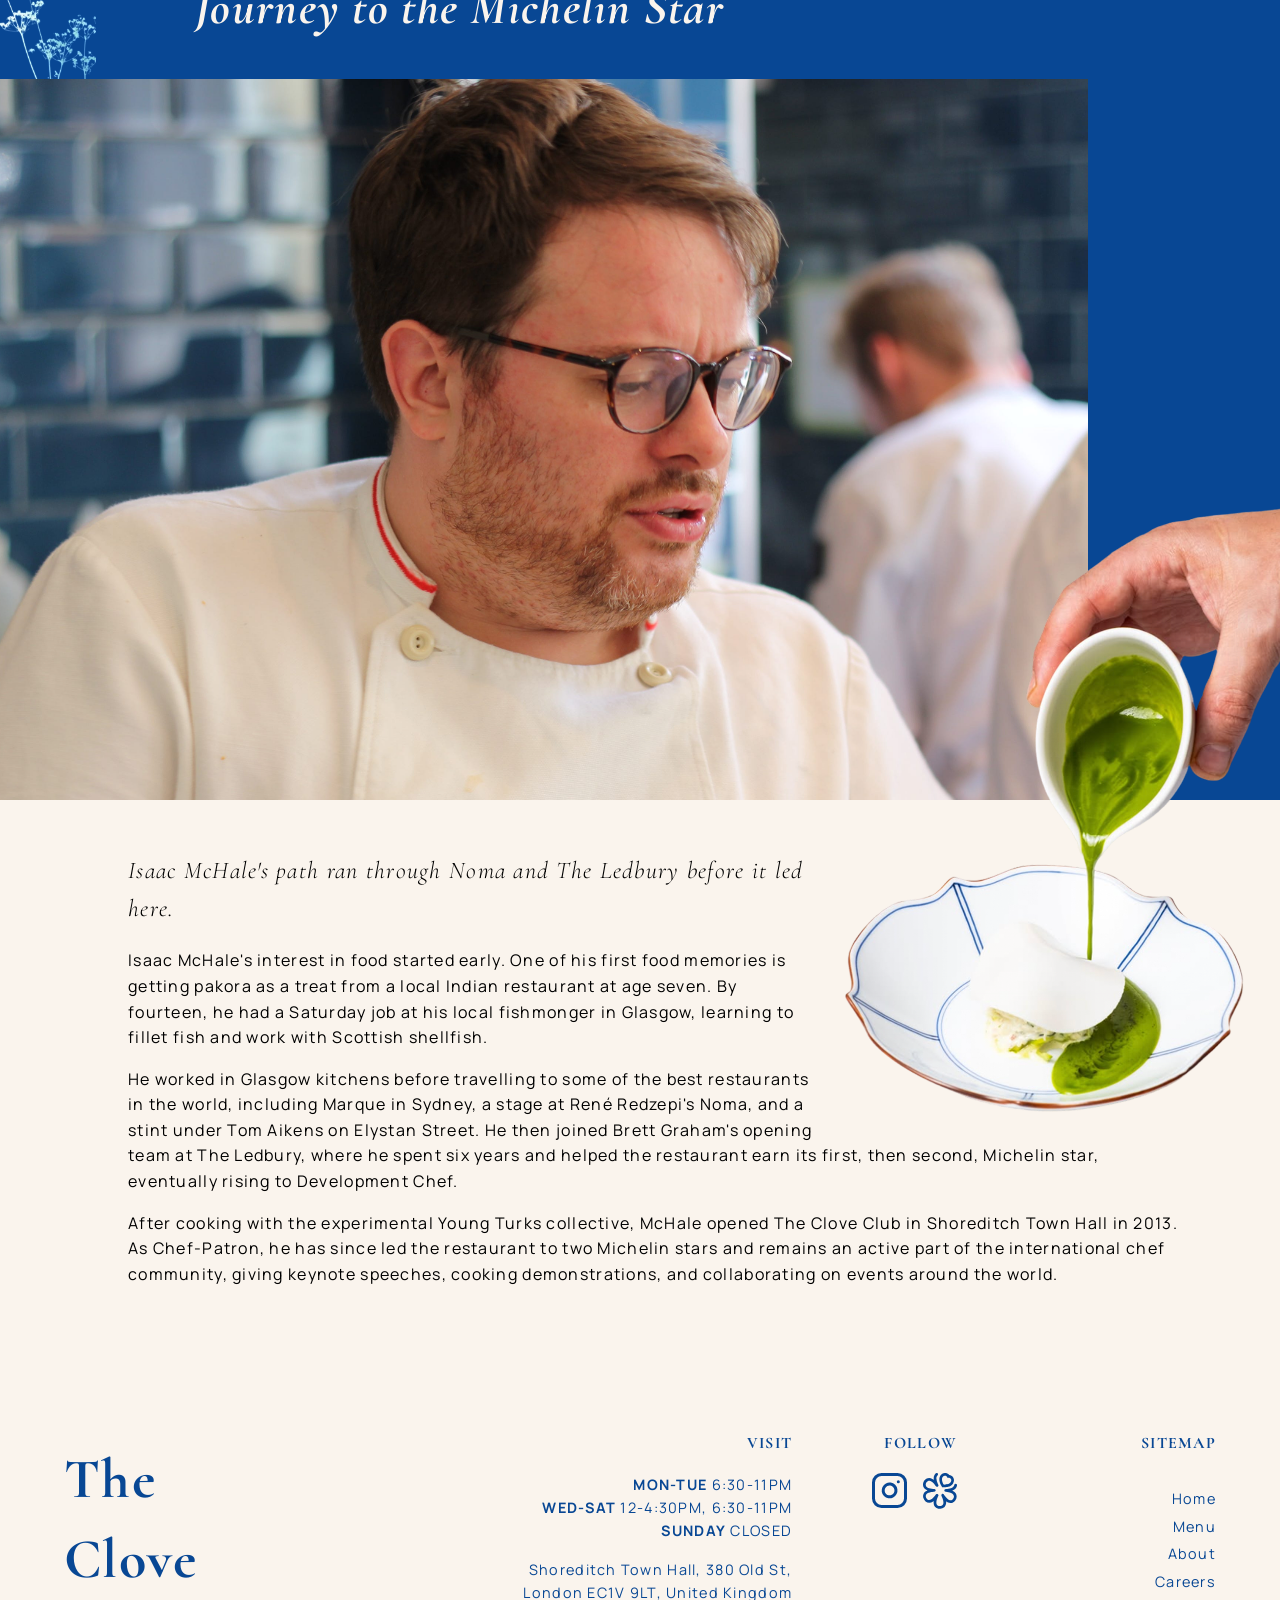
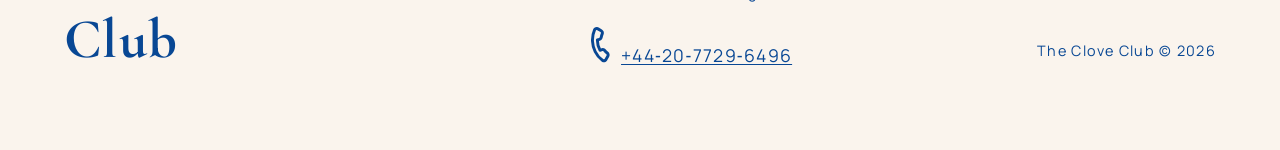
==== commit 7ed7dfb0: "responsive-implementation starting... incomplete." ====
--- a/html/about.html
+++ b/html/about.html
@@ -12,6 +12,13 @@
         <div class="Logo">
             <h1 class="lettermark__about">The Clove Club</h1>
         </div>
+
+        <button class="nav__toggle" aria-expanded="false" aria-label="open menu">
+            <span></span>
+            <span></span>
+            <span></span>
+        </button>
+
         <div class="nav__links">
             <ul>
             <li><a href="../html/homepage.html" class="nav__home">Home</a></li>
@@ -105,5 +112,8 @@
                 </div>
             </div>
         </section>
+
+<script src="../javascript/nav.js"></script>
+
 </body>
 </html>
--- a/css/stylesheet.css
+++ b/css/stylesheet.css
@@ -1,566 +1,666 @@
-@import url('https://fonts.googleapis.com/css2?family=Cormorant:ital,wght@0,300..700;1,300..700&family=Manrope:wght@200..800&display=swap');
-
+@import url("https://fonts.googleapis.com/css2?family=Cormorant:ital,wght@0,300..700;1,300..700&family=Manrope:wght@200..800&display=swap");
 body {
-    background-color: #FAF4ED;
+  background-color: #FAF4ED;
+  margin: 0;
+  font-family: "Manrope", sans-serif;
+  letter-spacing: 0.08rem;
+  line-height: 1.6;
+}
+
+h1 {
+  font-family: "Cormorant", serif;
+  color: #084794;
+}
+
+h2 {
+  font-family: "Cormorant", serif;
+  font-style: italic;
+  font-weight: 200;
+}
+
+/* landing page css */
+.landing__page {
+  position: relative;
+  min-height: 100vh;
+  overflow: hidden;
+  display: flex;
+  align-items: center;
+}
+
+.landing__video {
+  position: absolute;
+  inset: 0;
+  width: 100%;
+  height: 100%;
+  -o-object-fit: cover;
+     object-fit: cover;
+  z-index: 0;
+}
+
+.landing__page_btns {
+  position: relative;
+  z-index: 1;
+  width: 100%;
+  padding: 0 5%;
+  display: flex;
+  align-items: center;
+  justify-content: space-between;
+}
+
+.landing__page_btns a {
+  text-decoration: none;
+}
+
+.landing__reservations, .landing__homepage {
+  font-family: "Cormorant", serif;
+  color: #FAF4ED;
+  border: 2px solid #FAF4ED;
+  background-color: transparent;
+  text-transform: uppercase;
+  letter-spacing: 0.2em;
+  padding: 1rem 1.2rem;
+}
+
+/* nav css */
+nav {
+  background-color: transparent;
+  display: flex;
+  justify-content: space-between;
+  align-items: center;
+  padding: 2rem 4.5rem;
+}
+
+.lettermark {
+  font-family: "Cormorant", serif;
+  font-weight: 800;
+  font-size: 4.5rem;
+  color: #084794;
+  letter-spacing: 0.2rem;
+}
+
+ul {
+  list-style: none;
+  display: flex;
+  gap: 40px;
+}
+
+.nav__links li {
+  list-style: none;
+  font-family: "Cormorant", serif;
+  font-weight: 600;
+  letter-spacing: 0.2em;
+  text-transform: uppercase;
+  text-decoration: none;
+}
+
+.nav__links a {
+  color: #084794;
+  text-decoration: none;
+}
+
+.nav__reservations {
+  font-family: "Cormorant", serif;
+  color: #084794;
+  border: 2px solid #084794;
+  background-color: transparent;
+  text-transform: uppercase;
+  letter-spacing: 0.2em;
+  padding: 1rem 1rem;
+}
+
+/* nav - mobile menu css */
+.nav__toggle {
+  display: none;
+}
+
+/*  homepage - hero css */
+.hero {
+  background-image: url("../media/homepage-hero.png");
+  background-size: cover;
+  background-position: center;
+  background-repeat: no-repeat;
+  min-height: 100vh;
+}
+
+/* homepage - main content css */
+.main-content {
+  display: flex;
+  flex-direction: column;
+  justify-content: center;
+}
+
+.site-summary {
+  display: flex;
+  align-items: flex-start;
+  gap: 2.8rem;
+  margin-top: 1.5rem;
+  margin-bottom: -10.5rem;
+  max-width: 100%;
+}
+
+.site-summary__text {
+  display: flex;
+  flex: 1;
+  flex-direction: column;
+  margin-top: 3rem;
+  margin-left: 8rem;
+}
+
+.site-summary__img {
+  flex-grow: 0;
+  flex-shrink: 0;
+  flex-basis: 30%;
+}
+
+.site-summary__img img {
+  width: 100%;
+  height: auto;
+  display: block;
+}
+
+.site-summary__text h1 {
+  font-size: 3rem;
+}
+
+.site-summary__text h2 {
+  margin-top: -2rem;
+}
+
+/* homepage - main content review section css */
+.review-section {
+  display: flex;
+  align-items: flex-start;
+  gap: 4rem;
+  padding-right: 8rem;
+}
+
+.plate-trio {
+  display: flex;
+  flex-direction: column;
+  flex-grow: 0;
+  flex-shrink: 0;
+  flex-basis: 25%;
+}
+
+.plate-trio img {
+  width: 100%;
+  height: auto;
+  display: block;
+  margin-left: -0.2rem;
+}
+
+.plate-trio img + img {
+  margin-top: -10rem;
+}
+
+.plate-trio__plate4 {
+  position: relative;
+  z-index: 1;
+}
+
+.reviews {
+  flex: 1;
+  display: flex;
+  flex-direction: column;
+  gap: 2rem;
+}
+
+.review1 {
+  margin-top: 10rem;
+  max-width: 60%;
+}
+
+.review1 h2 {
+  margin-top: 0;
+}
+
+.review2 {
+  max-width: 65%;
+  align-self: flex-end;
+  text-align: right;
+  margin-bottom: 10rem;
+}
+
+.reviews img {
+  width: 10rem;
+  height: auto;
+}
+
+/* hmepage - reserve cta section css */
+.reserve__cta {
+  background-color: #084794;
+  padding: 6.5rem;
+  margin-top: -15rem;
+}
+
+.reserve__cta-text {
+  color: #FAF4ED;
+  text-align: right;
+}
+
+.reserve__cta-text h1 {
+  color: #FAF4ED;
+  font-size: 3rem;
+}
+
+.reserve__cta-text h2 {
+  margin-top: -2rem;
+}
+
+.reserve__cta-text p {
+  margin-top: -1rem;
+}
+
+.reserve__cta-btns {
+  display: flex;
+  align-items: flex-start;
+  justify-content: flex-end;
+  margin-top: 1.2rem;
+  gap: 0.5rem;
+}
+
+.reserve__cta-btns a {
+  text-decoration: none;
+}
+
+.homepage__menu-btn, .homepage__reservations-btn {
+  font-family: "Cormorant", serif;
+  color: #FAF4ED;
+  border: 2px solid #FAF4ED;
+  background-color: transparent;
+  text-transform: uppercase;
+  letter-spacing: 0.2em;
+  padding: 1rem 1.2rem;
+}
+
+/* about page css */
+.nav__overlay {
+  position: absolute;
+  top: 0;
+  left: 0;
+  right: 0;
+  z-index: 2;
+}
+
+.lettermark__about {
+  font-family: "Cormorant", serif;
+  font-weight: 800;
+  font-size: 4.5rem;
+  color: #FAF4ED;
+  letter-spacing: 0.2rem;
+}
+
+/* about page - hero section*/
+.hero__split {
+  display: flex;
+  min-height: 100vh;
+}
+
+.hero__video {
+  flex-grow: 0;
+  flex-shrink: 0;
+  flex-basis: 50%;
+  position: relative;
+}
+
+.about__video {
+  position: absolute;
+  inset: 0;
+  width: 100%;
+  height: 100%;
+  -o-object-fit: cover;
+     object-fit: cover;
+}
+
+.hero__text {
+  flex: 1;
+  padding: 20rem 5rem;
+}
+
+.hero__text h1 {
+  font-size: 3.5rem;
+}
+
+.hero__text h2 {
+  margin-top: -1rem;
+  padding: 0 1.8rem 0 0;
+}
+
+/* about page - isaac css */
+.chunk__divider {
+  background-color: #084794;
+  padding-top: 3rem;
+  gap: 1rem;
+}
+
+.isaac-header {
+  color: #FAF4ED;
+  font-weight: 800;
+  font-size: 3rem;
+  margin: 0 0 2rem 6rem;
+}
+
+.isaac__header-row {
+  display: flex;
+  align-items: flex-end;
+  gap: 0.2rem;
+}
+
+.isaac__flower {
+  width: 6rem;
+  display: block;
+}
+
+.isaac__img img {
+  width: 85%;
+  height: auto;
+  display: block;
+}
+
+.about__content {
+  display: flow-root;
+  padding: 2rem 6rem 4rem;
+}
+
+.about__content p {
+  padding-left: 2rem;
+}
+
+.about__content h2 {
+  padding-left: 2rem;
+}
+
+.pour__img {
+  float: right;
+  width: 40%;
+  height: auto;
+  margin: -22rem -6rem 1rem 2rem;
+  position: relative;
+  z-index: 1;
+}
+
+/* menu page css */
+.menu_nav {
+  background-image: url("../media/menu-cover.png");
+  background-size: cover;
+  background-position: center;
+  padding: 2rem 4.5rem 60vh;
+}
+
+.menu_nav .nav__links a {
+  color: #FAF4ED;
+}
+
+.menu-nav-links__reserve {
+  border: 2px solid #FAF4ED;
+  padding: 1rem;
+}
+
+.menu-intro {
+  display: flex;
+  flex-direction: column;
+  align-items: center;
+  text-align: center;
+  padding: 3rem 4.5rem 0;
+  margin-bottom: 3rem;
+}
+
+.menu-intro__title {
+  font-size: 3rem;
+  margin: 0 0 0.5rem;
+}
+
+.menu-intro__text {
+  margin: 0;
+  max-width: 40rem;
+}
+
+.menus {
+  display: flex;
+  min-height: 80vh;
+  padding: 4rem 4rem;
+}
+
+.menu__title {
+  font-family: "Cormorant", serif;
+  color: #084794;
+  font-size: 2.5rem;
+  font-weight: 600;
+}
+
+.menu__sub {
+  font-size: 0.9rem;
+  font-style: italic;
+  margin-top: -1rem;
+  font-weight: 400;
+}
+
+.menu__courses {
+  list-style: none;
+  margin: 0;
+  padding: 0;
+}
+
+.menu__courses li {
+  list-style: none;
+  padding: 0;
+  margin: 0;
+}
+
+.menu-item__name {
+  font-family: "Cormorant", serif;
+  font-weight: 600;
+  color: #084794;
+  font-size: 1.5rem;
+}
+
+.menu-item__description {
+  margin-top: -1rem;
+  font-weight: 400;
+}
+
+.menu__comments {
+  font-size: 0.9rem;
+  font-style: italic;
+  margin-top: 1rem;
+  font-weight: 400;
+}
+
+.menu-panel {
+  display: flex;
+  flex: 1;
+  min-width: 0;
+  overflow: hidden;
+  border-left: 2px solid #084794;
+  transition: flex-grow 0.6s ease;
+}
+
+.menu-panel__inner {
+  padding-left: 8rem;
+  margin-top: -4rem;
+}
+
+.menu-panel.is-open {
+  flex-grow: 5;
+}
+
+.menu-panel__tab {
+  writing-mode: vertical-rl;
+  background: none;
+  border: none;
+  padding: 2rem 1rem;
+  font-family: "Cormorant", serif;
+  font-size: 1.5rem;
+  font-weight: 600;
+  text-transform: uppercase;
+  letter-spacing: 0.2em;
+  color: #084794;
+  cursor: pointer;
+}
+
+.menu-panel__content {
+  min-width: 35rem;
+  padding: 5rem 4rem;
+  opacity: 0;
+  visibility: hidden;
+  transition: opacity 0.3s ease;
+}
+
+.menu-panel.is-open .menu-panel__content {
+  opacity: 1;
+  visibility: visible;
+  transition-delay: 0.3s;
+}
+
+.menu__images {
+  display: flex;
+  justify-content: center;
+  width: 100%;
+}
+
+.menu__images img {
+  width: 25%;
+  height: auto;
+  display: block;
+}
+
+/* footer css*/
+.footer {
+  display: flex;
+  justify-content: space-between;
+  align-items: center;
+  color: #084794;
+  padding: 4rem;
+  font-size: 0.9rem;
+}
+
+.footer-lettermark {
+  font-family: "Cormorant", serif;
+  font-weight: 800;
+  font-size: 3.5rem;
+  line-height: 5rem;
+  width: -moz-min-content;
+  width: min-content;
+  margin: 0;
+}
+
+.footer__right {
+  display: flex;
+  align-content: space-between;
+  text-align: right;
+  gap: 5rem;
+}
+
+.visit-title,
+.follow-title,
+.sitemap-title {
+  font-family: "Cormorant", serif;
+  font-weight: 700;
+  text-transform: uppercase;
+  font-size: 1rem;
+  margin: 0 0 1rem;
+}
+
+.footer__visit p {
+  margin: 0 0 1rem;
+  line-height: 1.6;
+}
+
+.footer address {
+  font-style: normal;
+}
+
+.footer__phone img {
+  width: 1.2rem;
+  margin-right: 0.4rem;
+}
+
+.footer__phone a {
+  color: #084794;
+  font-size: 1.1rem;
+}
+
+.footer__follow-img {
+  display: flex;
+  gap: 1rem;
+}
+
+.footer__sitemap {
+  display: flex;
+  flex-direction: column;
+}
+
+.footer__sitemap ul {
+  display: flex;
+  flex-direction: column;
+  gap: 0.28rem;
+}
+
+.footer__sitemap a {
+  color: #084794;
+  text-decoration: none;
+}
+
+.footer__copyright {
+  margin-top: 2rem;
+  font-size: 0.9rem;
+}
+
+/* media queries */
+@media (max-width: 768px) {
+  nav {
+    padding: 1.5rem;
+  }
+  .lettermark {
+    font-size: 1.75rem;
+    text-transform: uppercase;
     margin: 0;
-    font-family: 'Manrope', sans-serif;
-    letter-spacing: 0.08rem;
-}
-
-h1 {
-    font-family: 'Cormorant', serif;
-    color: #084794;
-}
-
-h2 {
-    font-family: 'Cormorant', serif;
-    font-style: italic;
-    font-weight: 200;
-}
-
-
-
-/* landing page css */
-
-.landing__page {
-    position: relative;
-    min-height: 100vh;
-    overflow: hidden;
-
-    display: flex;
-    align-items: center;
-}
-
-.landing__video {
-    position: absolute;
-    inset: 0;
-    width: 100%;
-    height: 100%;
-    object-fit: cover;
-    z-index: 0;
-}
-
-.landing__page_btns {
-    position: relative;
-    z-index: 1;
-
-    width: 100%;
-    padding: 0 5%;
-
-    display: flex;
-    align-items: center;
-    justify-content: space-between;
-}
-
-.landing__page_btns a {
-    text-decoration: none;
-}
-
-.landing__reservations, .landing__homepage {
-    font-family: 'Cormorant', serif;
-    color: #FAF4ED;
-    border: 2px solid #FAF4ED;
-    background-color: transparent;
-    text-transform: uppercase;
-    letter-spacing: 0.2em;
-    padding: 1rem 1.2rem;
-}
-
-/* nav css */
-
-nav {
-    background-color: transparent;
-    display: flex;
-    justify-content: space-between;
-    align-items: center;
-
-    padding: 2rem 4.5rem;
-}
-
-.lettermark {
-    font-family: 'Cormorant', serif;
-    font-weight: 800;
-    font-size: 4.5rem;
-    color: #084794;
-    letter-spacing: 0.2rem;
-}
-
-ul {
-    list-style: none;
-    display: flex;
-    gap: 40px;
-
-}
-
-.nav__links li{
-    list-style: none;
-    font-family: 'Cormorant', serif;
-    font-weight: 600;
-    letter-spacing: 0.2em;
-    text-transform: uppercase;
-    text-decoration: none;
-    
-}
-
-.nav__links a{
-    color: #084794;
-    text-decoration: none;
-}
-
-.nav__reservations {
-    font-family: 'Cormorant', serif;
-    color: #084794;
-    border: 2px solid #084794;
-    background-color: transparent;
-    text-transform: uppercase;
-    letter-spacing: 0.2em;
-    padding: 1rem 1rem;
-}
-
-        /*  homepage - hero css */
-
-.hero {
-    background-image: url('../media/homepage-hero.png');
-    background-size: cover;
-    background-position: center;
-    background-repeat: no-repeat;
-    min-height: 100vh;   
-}
-
-        /* homepage - main content css */
-
-.main-content {
+  }
+  .nav__toggle {
     display: flex;
     flex-direction: column;
-    justify-content: center;
-
-}
-
-.site-summary {
-    display: flex;
-    align-items: flex-start;
-    gap: 2.8rem;
-    margin-bottom: -12.5rem;
-}
-
-.site-summary__text {
-    display: flex;
-    flex: 1;
-    flex-direction: column;
-    margin-top: 3rem;
-    margin-left: 8rem;
-}
-
-.site-summary__img {
-    flex-grow: 0;
-    flex-shrink: 0;
-    flex-basis: 30%;
-}
-
-.site-summary__img img {
-    width: 100%;
-    height: auto;
-    display: block;
-}
-
-.site-summary__text h1 {
-    font-size: 3rem;
-}
-
-.site-summary__text h2 {
-    margin-top: -2rem;
-}
-
-        /* homepage - main content review section css */
-
-.review-section {
-    display: flex;
-    align-items: flex-start;
-   
-    gap: 4rem;
-    padding-right: 8rem;
-}
-
-.plate-trio {
-    display: flex;
-    flex-direction: column;
-
-    flex-grow: 0;
-    flex-shrink: 0;
-    flex-basis: 25%;
-}
-
-.plate-trio img {
-    width: 100%;
-    height: auto;
-    display: block;
-    margin-left: -0.2rem;
-}
-
-.plate-trio img + img {
-    margin-top: -10rem;
-}
-
-.plate-trio__plate4 {
-    position: relative;
-    z-index: 1;
-}
-
-.reviews {
-    flex: 1;
-    display: flex;
-    flex-direction: column;
-    gap: 4rem;
-}
-
-.review1 {
-    margin-top: 10rem;
-    max-width: 55%;
-}
-
-.review1 h2 {
-    margin-top: 0;
-}
-
-.review2 {
-    max-width: 55%;
-    align-self: flex-end;
-    text-align: right;
-}
-
-.reviews img{
-    width: 10rem;
-    height: auto;
-}
-
-        /* hmepage - reserve cta section css */
-
-.reserve__cta {
-    background-color: #084794;
-    padding: 4rem 7rem 5rem 7rem;
-    margin-top: -15rem;
-}
-
-.reserve__cta-text {
-    color: #FAF4ED;
-    text-align: right;
-}
-
-.reserve__cta-text h1 {
-    color: #FAF4ED;
-    font-size: 3rem;
-}
-
-.reserve__cta-text h2 {
-    margin-top: -2rem;
-}
-
-.reserve__cta-text p {
-    margin-top: 0.10rem;
-}
-
-.reserve__cta-btns {
-    display: flex;
-    align-items: flex-start;
-    justify-content: flex-end;
-    margin-top: 1.2rem;
-    
-    gap: 0.5rem;
-}
-
-.reserve__cta-btns a{
-    text-decoration: none;
-}
-
-.homepage__menu-btn, .homepage__reservations-btn {
-    font-family: 'Cormorant', serif;
-    color: #FAF4ED;
-    border: 2px solid #FAF4ED;
-    background-color: transparent;
-    text-transform: uppercase;
-    letter-spacing: 0.2em;
-    padding: 1rem 1.2rem;
-}
-
-/* about page css */
-
-.nav__overlay {
-    position: absolute;
-    top: 0;
-    left: 0;
-    right: 0;
-    z-index: 2;
-}
-
-.lettermark__about {
-    font-family: 'Cormorant', serif;
-    font-weight: 800;
-    font-size: 4.5rem;
-    color: #FAF4ED;
-    letter-spacing: 0.2rem;
-}
-
-        /* about page - hero section*/
-
-.hero__split {
-    display: flex;
-    min-height: 100vh;
-}
-
-.hero__video {
-    flex-grow: 0;
-    flex-shrink: 0;
-    flex-basis: 50%;
-    position: relative;
-}
-
-.about__video {
-   position: absolute;
-   inset: 0;
-   width: 100%;
-   height: 100%;
-   object-fit: cover;
-}
-
-.hero__text {
-    flex: 1;
-    padding: 20rem 5rem;
-}
-
-.hero__text h1 {
-    font-size: 3.5rem;
-}
-
-.hero__text h2 {
-    margin-top: -1rem;
-    padding: 0 1.8rem 0 0;
-}
-
-        /* about page - isaac css */
-
-.chunk__divider {
-    background-color: #084794;
-    padding-top: 3rem;
-    gap: 1rem;
-}
-
-.isaac-header {
-    color: #FAF4ED;
-    font-weight: 800;
-    font-size: 3rem;
-    margin: 0 0 2rem 6rem;
-}
-
-.isaac__header-row {
-    display: flex;
-    align-items: flex-end;
-    gap: 0.2rem;
-}
-
-.isaac__flower {
-    width: 6rem;
-    display: block;
-}
-
-.isaac__img img {
-    width: 85%;
-    height: auto;
-    display: block;
-}
-
-.about__content {
-    display: flow-root;
-    padding: 2rem 6rem 4rem;
-}
-
-.about__content p {
-    padding-left: 2rem;
-}
-
-.about__content h2 {
-    padding-left: 2rem;
-}
-
-.pour__img {
-    float: right;
-    width: 40%;
-    height: auto;
-    margin: -22rem -6rem 1rem 2rem;
-    position: relative;
-    z-index: 1;
-}
-
-/* menu page css */
-.menus {
-    display: flex;
-    min-height: 80vh;
-    padding: 4rem 12rem;
-}
-
-.menu__title {
-    font-family: 'Cormorant', serif;
-    color:#084794;
-    font-size: 2rem;
-    font-weight: 600;
-}
-
-.menu__sub {
-    font-size: 0.9rem;
-    font-style: italic;
-    margin-top: -1rem;
-    font-weight: 400;
-}
-
-.menu__courses {
-    list-style: none;
-    margin: 0;
-    padding: 0;
-}
-
-.menu__courses li {
-    list-style: none;
-    padding: 0;
-    margin: 0;
-}
-
-.menu-item__name {
-    font-family: 'Cormorant', serif;
-    font-weight: 600;
-    color: #084794;
-    font-size: 1.2rem;
-}
-
-.menu__comments {
-    font-size: 0.9rem;
-    font-style: italic;
-    margin-top: 1rem;
-    font-weight: 400;
-}
-
-.menu-panel {
-    display: flex;
-    flex: 1;
-    min-width: 0;
-    overflow: hidden;
-    border-left: 2px solid #084794;
-    transition: flex-grow 0.6s ease;
-}
-
-.menu-panel__inner {
-    padding-left: 8rem;
-}
-
-.menu-panel.is-open {
-    flex-grow: 5;
-}
-
-.menu-panel__tab {
-    writing-mode: vertical-rl;
+    gap: 6px;
     background: none;
     border: none;
-    padding: 2rem 1rem;
-    font-family: 'Cormorant', serif;
-    font-size: 1.5rem;
-    text-transform: uppercase;
-    letter-spacing: 0.2em;
+    padding: 0.5rem;
+    cursor: pointer;
     color: #084794;
-    cursor: pointer;
-}
-
-.menu-panel__content {
-    min-width: 30rem;
-    padding: 5rem 4rem;
-    opacity: 0;
-    visibility: hidden;
-    transition: opacity 0.3s ease;
-}
-
-.menu-panel.is-open .menu-panel__content {
-    opacity: 1;
-    visibility: visible;
-    transition-delay: 0.3s;
-}
-
-
-/* footer css*/
-
-.footer {
+    position: relative;
+    z-index: 3;
+  }
+  .nav__toggle span {
+    display: block;
+    width: 25px;
+    height: 3px;
+    background-color: #084794;
+  }
+  .nav__toggle[aria-expanded=true] {
+    color: #FAF4ED;
+  }
+  .nav__links {
+    display: none;
+  }
+  .nav__links.is-open {
     display: flex;
-    justify-content: space-between;
+    position: fixed;
+    inset: 0;
+    z-index: 2;
+    flex-direction: column;
+    justify-content: center;
     align-items: center;
-    color: #084794;
-    padding: 4rem;
-    font-size: 0.9rem;
-}
-
-.footer-lettermark {
-    font-family: 'Cormorant', serif;
-    font-weight: 800;
-    font-size: 3.5rem;
-    line-height: 4rem;
-    width: min-content;
-    margin: 0;
-}
-
-.footer__right {
-    display: flex;
-    align-content: space-between;
-    text-align: right;
-    gap: 5rem;
-}
-
-.visit-title, 
-.follow-title,
-.sitemap-title {
-    font-family: 'Cormorant', serif;
-    font-weight: 700;
-    text-transform: uppercase;
-    font-size: 1rem;
-    margin: 0 0 1rem;
-}
-
-.footer__visit p {
-    margin: 0 0 1rem;
-    line-height: 1.6;
-}
-
-.footer address {
-    font-style: normal;
-}
-
-.footer__phone img {
-    width: 1.2rem;
-    vertical-align: middle;
-    margin-right: 0.4rem;
-}
-
-.footer__phone a {
-    color: inherit;
-    font-size: 1.1rem;
-}
-
-.footer__follow-img {
-    display: flex;
-    gap: 1rem;
-}
-
-.footer__sitemap {
-    display: flex;
+    background-color: #084794;
+  }
+  .nav__links.is-open ul {
     flex-direction: column;
-}
-
-.footer__sitemap ul{
-    display: flex;
-    flex-direction: column;
-    gap: 0.28rem;
-}
-
-.footer__sitemap a {
-    color: #084794;
-    text-decoration: none;
-}
-
-.footer__copyright {
-    margin-top: 2rem;
-    font-size: 0.8rem;
-}+    align-items: center;
+    gap: 1.5rem;
+    padding: 0;
+  }
+  .nav__links.is-open a {
+    color: #FAF4ED;
+  }
+  .nav__links.is-open li:last-child a {
+    border: 2px solid #FAF4ED;
+    padding: 1rem 1.5rem;
+  }
+}/*# sourceMappingURL=stylesheet.css.map */
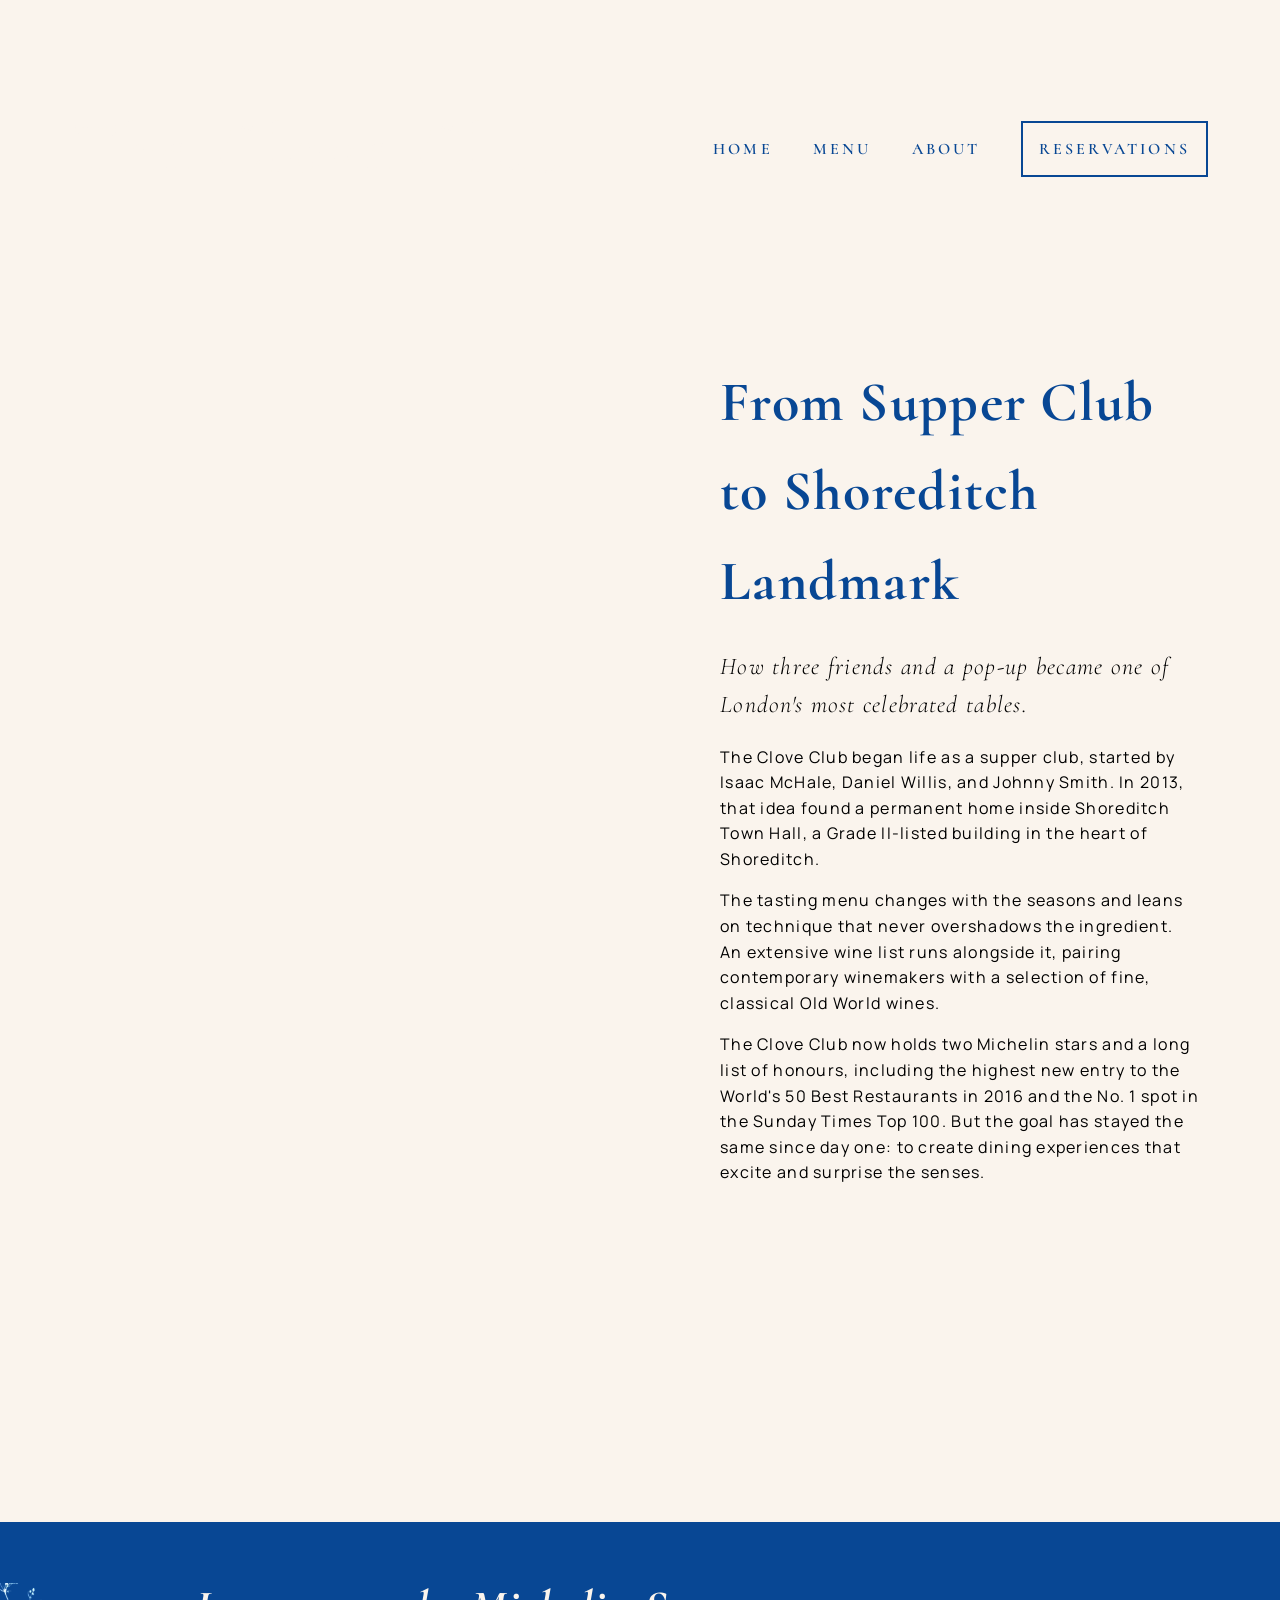
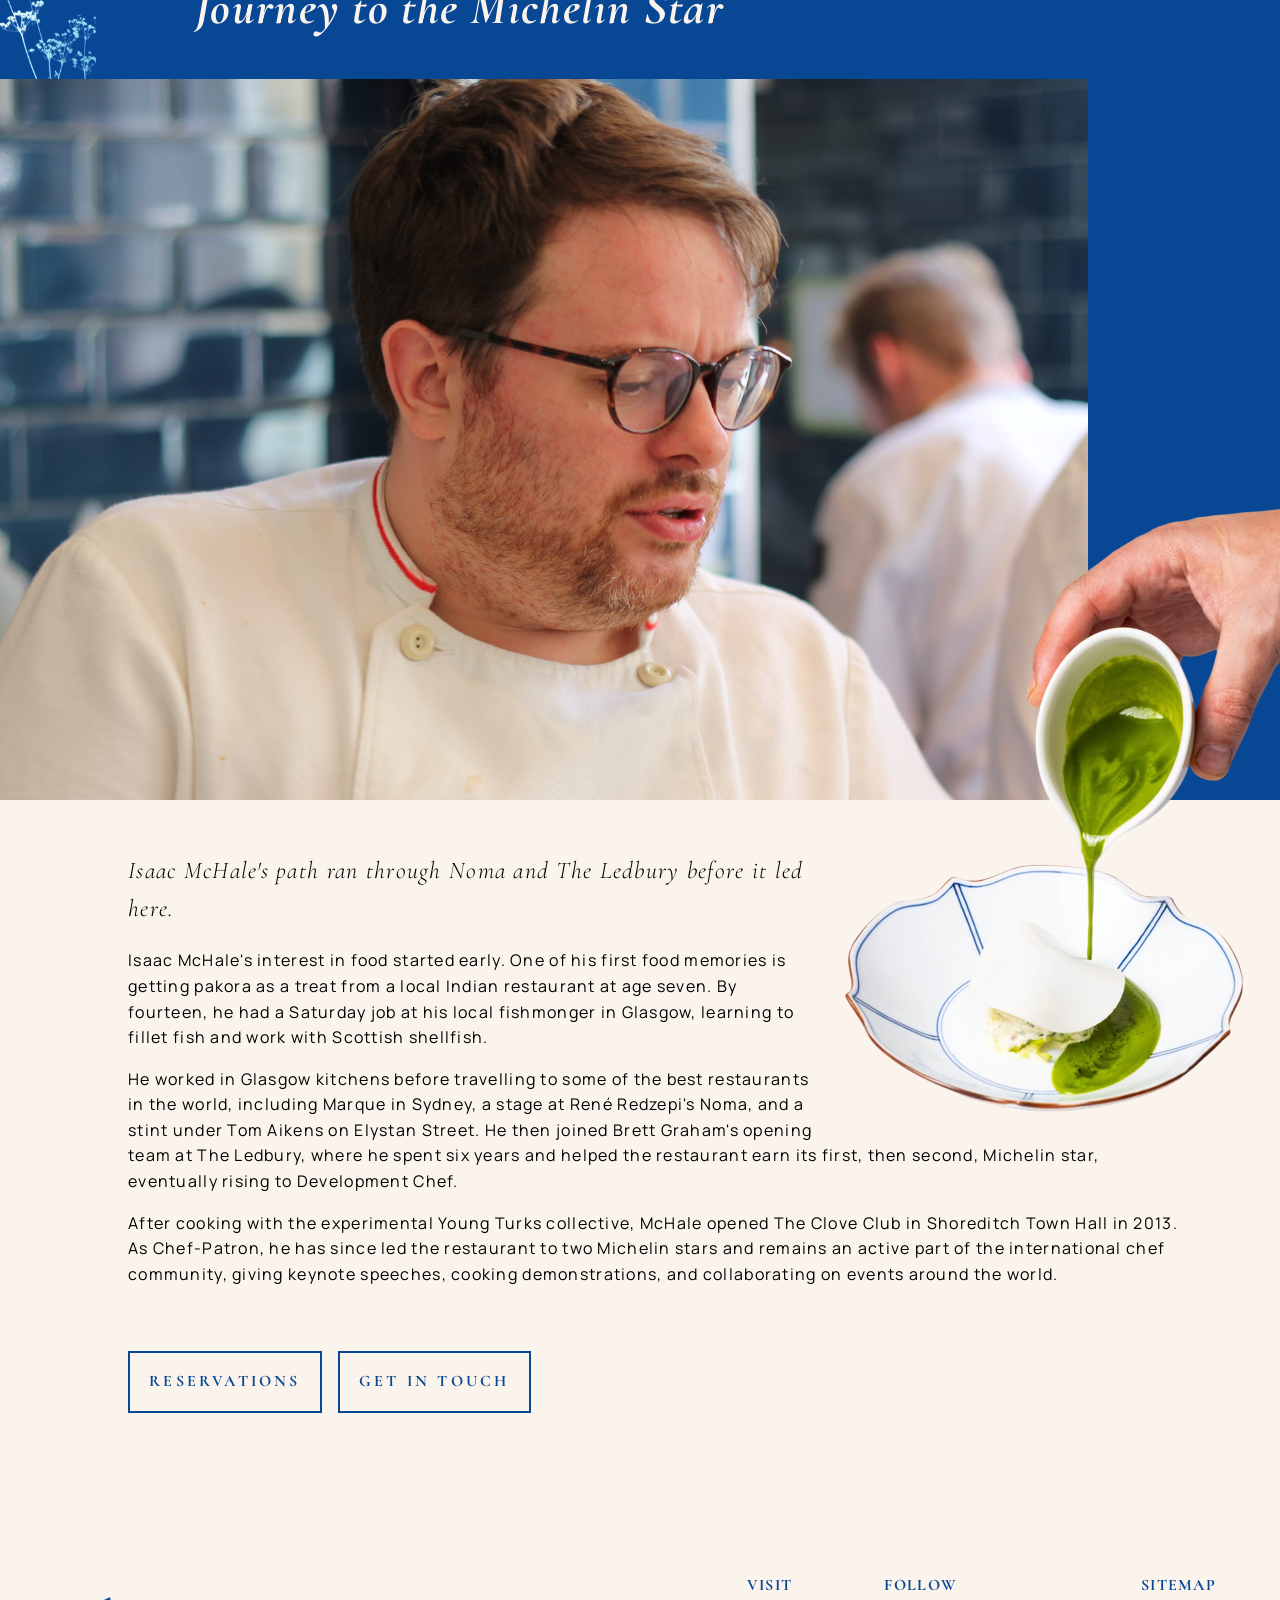
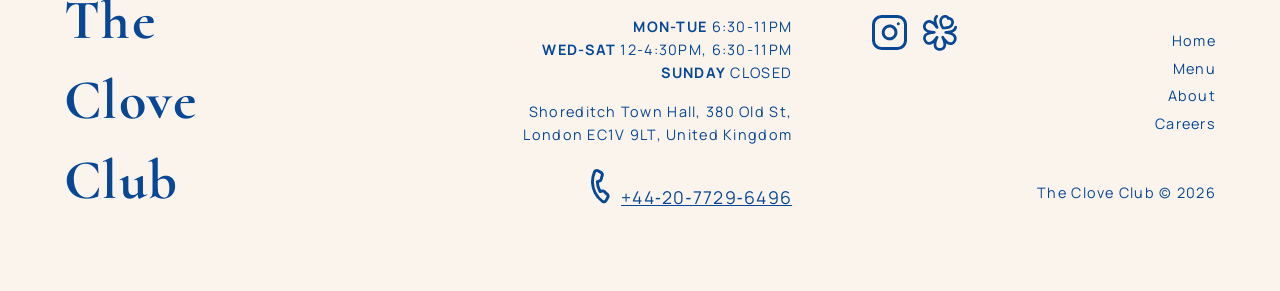
==== commit 96363bcb: "about-responsive-updates" ====
--- a/html/about.html
+++ b/html/about.html
@@ -17,6 +17,7 @@
             <span></span>
             <span></span>
             <span></span>
+            <img src="../media/exit-x-icon.svg" alt="close icon" class="nav__close-icon">
         </button>
 
         <div class="nav__links">
@@ -26,6 +27,22 @@
             <li><a href="../html/about.html" class="nav__about">About</a></li>
             <li><a href="https://www.opentable.co.uk/r/the-clove-club?ref=4208" target="_blank" class="nav__reservations">Reservations</a></li>
             </ul>
+
+                 <div class="nav__contact">
+                <address>
+                    Shoreditch Town Hall, 380 Old St,<br>
+                    London EC1V 9LT, United Kingdom
+                <p class="nav__phone">
+                    <img src="../media/phone-icon.svg" alt="phone icon">
+                    <a href="tel:+442077296496">+44&hyphen;20&hyphen;7729&hyphen;6496</a>
+                </p>
+                </address>
+                <p class="nav__hours">
+                    <strong>MON-TUE</strong> 6:30-11PM<br>
+                    <strong>WED-SAT</strong> 12-4:30PM, 6:30-11PM<br>
+                    <strong>SUNDAY</strong> CLOSED
+                </p>
+            </div>
         </div>
     </nav>
 
@@ -61,7 +78,13 @@
         <h2>Isaac McHale's path ran through Noma and The Ledbury before it led here.</h2>
         <p>Isaac McHale's interest in food started early. One of his first food memories is getting pakora as a treat from a local Indian restaurant at age seven. By fourteen, he had a Saturday job at his local fishmonger in Glasgow, learning to fillet fish and work with Scottish shellfish.</p>
         <p>He worked in Glasgow kitchens before travelling to some of the best restaurants in the world, including Marque in Sydney, a stage at René Redzepi's Noma, and a stint under Tom Aikens on Elystan Street. He then joined Brett Graham's opening team at The Ledbury, where he spent six years and helped the restaurant earn its first, then second, Michelin star, eventually rising to Development Chef.</p>
-        <p>After cooking with the experimental Young Turks collective, McHale opened The Clove Club in Shoreditch Town Hall in 2013. As Chef-Patron, he has since led the restaurant to two Michelin stars and remains an active part of the international chef community, giving keynote speeches, cooking demonstrations, and collaborating on events around the world.</p>      
+        <img src="../media/escargot.png" alt="" class="escargot__img">
+        <p>After cooking with the experimental Young Turks collective, McHale opened The Clove Club in Shoreditch Town Hall in 2013. As Chef-Patron, he has since led the restaurant to two Michelin stars and remains an active part of the international chef community, giving keynote speeches, cooking demonstrations, and collaborating on events around the world.</p>
+
+        <div class="about__btns">
+            <a href="https://www.opentable.co.uk/r/the-clove-club?ref=4208" target="_blank" class="about__btn">Reservations</a>
+            <a href="tel:+442077296496" class="about__btn">Get in Touch</a>
+        </div>
     </div>
 
 
--- a/css/stylesheet.css
+++ b/css/stylesheet.css
@@ -113,6 +113,10 @@
   display: none;
 }
 
+.nav__contact {
+  display: none;
+}
+
 /*  homepage - hero css */
 .hero {
   background-image: url("../media/homepage-hero.png");
@@ -122,6 +126,10 @@
   min-height: 100vh;
 }
 
+.hero__reserve-btn {
+  display: none;
+}
+
 /* homepage - main content css */
 .main-content {
   display: flex;
@@ -231,6 +239,10 @@
   background-color: #084794;
   padding: 6.5rem;
   margin-top: -15rem;
+}
+
+.reserve__cta-rooster {
+  display: none;
 }
 
 .reserve__cta-text {
@@ -377,6 +389,30 @@
   margin: -22rem -6rem 1rem 2rem;
   position: relative;
   z-index: 1;
+}
+
+.escargot__img {
+  display: none;
+}
+
+.about__btn {
+  font-family: "Cormorant", serif;
+  font-weight: 700;
+  color: #084794;
+  border: 2px solid #084794;
+  background-color: transparent;
+  text-transform: uppercase;
+  text-decoration: none;
+  letter-spacing: 0.2em;
+  padding: 1rem 1.2rem;
+}
+
+.about__btns {
+  display: flex;
+  gap: 1rem;
+  align-content: center;
+  margin-top: 2rem;
+  padding: 2rem;
 }
 
 /* menu page css */
@@ -627,12 +663,25 @@
     color: #084794;
     position: relative;
     z-index: 3;
+    min-width: 44px;
+    min-height: 44px;
+  }
+  .nav__close-icon {
+    display: none;
+    width: 28px;
+    height: auto;
+  }
+  .nav__toggle[aria-expanded=true] span {
+    display: none;
+  }
+  .nav__toggle[aria-expanded=true] .nav__close-icon {
+    display: block;
   }
   .nav__toggle span {
     display: block;
     width: 25px;
     height: 3px;
-    background-color: #084794;
+    background-color: currentColor;
   }
   .nav__toggle[aria-expanded=true] {
     color: #FAF4ED;
@@ -655,12 +704,287 @@
     align-items: center;
     gap: 1.5rem;
     padding: 0;
+    flex: 1;
+    justify-content: center;
+    margin: 0;
+  }
+  .nav__links.is-open .nav__contact {
+    display: flex;
+    flex-direction: column;
+    justify-content: center;
+    align-items: center;
+    flex: 0 0 45%;
+    align-self: stretch;
+    background-color: #FAF4ED;
+    color: #084794;
+    text-align: center;
+    font-size: 0.9rem;
   }
   .nav__links.is-open a {
     color: #FAF4ED;
+  }
+  .nav__links.is-open .nav__contact a {
+    color: #084794;
+  }
+  .nav__contact address {
+    font-style: normal;
+  }
+  .nav__phone img {
+    width: 1.2rem;
+    vertical-align: middle;
+    margin-right: 0.4rem;
   }
   .nav__links.is-open li:last-child a {
     border: 2px solid #FAF4ED;
     padding: 1rem 1.5rem;
   }
+  /* homepage - hero css */
+  .hero {
+    min-height: auto;
+    aspect-ratio: 6/5;
+    position: relative;
+  }
+  .hero__reserve {
+    display: inline-block;
+    position: absolute;
+    left: 1.25rem;
+    bottom: 1.25rem;
+    font-family: "Cormorant", serif;
+    color: #FAF4ED;
+    border: 2px solid #FAF4ED;
+    text-transform: uppercase;
+    letter-spacing: 0.2em;
+    padding: 0.75rem 1.5rem;
+  }
+  /* homepga summary */
+  .site-summary {
+    flex-direction: column;
+    margin-bottom: 0;
+    gap: 0;
+  }
+  .site-summary__text {
+    margin: 2rem 1.5rem 0;
+    text-align: center;
+  }
+  .site-summary__text h1 {
+    font-size: 2rem;
+  }
+  .site-summary__img {
+    display: none;
+  }
+  /* homepage plates */
+  .review-section {
+    flex-direction: column;
+    gap: 0;
+    padding-right: 0;
+  }
+  .plate-trio {
+    flex-direction: row;
+    justify-content: center;
+    align-items: center;
+    flex-basis: auto;
+    width: 100%;
+    overflow: hidden;
+    margin-top: 2rem;
+  }
+  .plate-trio img {
+    width: 45%;
+    flex-shrink: 0;
+    margin-left: 0;
+  }
+  .plate-trio img + img {
+    margin-top: 0;
+    margin-left: -12%;
+  }
+  .plate-trio img:nth-child(2) {
+    width: 60%;
+    position: relative;
+    z-index: 2;
+  }
+  /* homepage reviews */
+  .reviews {
+    gap: 0;
+    padding: 0 1.5rem;
+  }
+  .review1 {
+    margin-top: 2rem;
+    max-width: 100%;
+    text-align: center;
+  }
+  .review1 h2 {
+    margin-top: 1.4rem;
+  }
+  .review2 {
+    margin-top: 2rem;
+    max-width: 100%;
+    text-align: center;
+  }
+  .review2 h2 {
+    margin-top: 1.4rem;
+  }
+  .reviews img {
+    width: 8rem;
+  }
+  /* homepage reserve cta */
+  .reserve__cta {
+    position: relative;
+    margin-top: -3.8rem;
+    padding: 4rem;
+  }
+  .reserve__cta-rooster {
+    display: block;
+    position: absolute;
+    left: 0;
+    bottom: 0;
+    width: 45%;
+    height: auto;
+  }
+  .reserve__cta-text,
+  .reserve__cta-btns {
+    position: relative;
+    z-index: 1;
+    margin-left: 40%;
+  }
+  .reserve__cta-text h1 {
+    margin-top: -1rem;
+    font-size: 3rem;
+    line-height: 1.1;
+    text-transform: uppercase;
+  }
+  .reserve__cta-text h2 {
+    margin-top: -1rem;
+    font-size: 1.3rem;
+  }
+  .reserve__cta-btns {
+    flex-direction: column;
+    align-items: flex-end;
+    gap: 1rem;
+  }
+  /* foooter */
+  .footer {
+    flex-direction: column;
+    align-items: stretch;
+    padding: 2.5rem 1.5rem;
+    font-size: 0.75rem;
+  }
+  .footer__left,
+  .footer__follow {
+    display: none;
+  }
+  .footer__right {
+    justify-content: space-between;
+    gap: 1.5rem;
+  }
+  .footer__visit {
+    display: flex;
+    flex-direction: column;
+    text-align: left;
+  }
+  .footer__phone {
+    display: flex;
+    align-items: center;
+    gap: 0.4rem;
+    margin-top: auto;
+    margin-bottom: 0;
+  }
+  .footer__phone img {
+    width: 1rem;
+    height: auto;
+    margin-right: 0;
+  }
+  .footer__phone a {
+    font-size: 0.75rem;
+  }
+  .footer__sitemap ul {
+    padding: 0;
+    margin: 0;
+  }
+  .footer__copyright {
+    margin-top: auto;
+    margin-bottom: 0;
+    font-size: 0.75rem;
+  }
+  .visit-title,
+  .follow-title,
+  .sitemap-title {
+    font-size: 0.75rem;
+    margin-bottom: 0.5rem;
+  }
+  /* about page nav */
+  .lettermark__about {
+    font-size: 1.75rem;
+    text-transform: uppercase;
+    margin: 0;
+  }
+  .nav__overlay .nav__toggle {
+    color: #FAF4ED;
+  }
+  /* about page hero sctn */
+  .hero__split {
+    flex-direction: column;
+    min-height: auto;
+  }
+  .hero__video {
+    flex-basis: auto;
+    aspect-ratio: 3/4;
+  }
+  .hero__text {
+    padding: 2rem 1.5rem;
+    text-align: center;
+  }
+  .hero__text h1 {
+    font-size: 2rem;
+  }
+  .hero__text h2 {
+    margin-top: -1rem;
+    padding: 0;
+    font-size: 1.3rem;
+  }
+  /* about page isaac journey sctn */
+  .chunk__divider {
+    padding-top: 1.5rem;
+  }
+  .isaac__header-row {
+    align-items: center;
+  }
+  .isaac__flower {
+    width: 5rem;
+  }
+  .isaac-header {
+    font-size: 2rem;
+    line-height: 1.6;
+    text-align: left;
+    margin: 0 1.5rem 1.5rem auto;
+  }
+  .isaac__img img {
+    width: 100%;
+  }
+  .about__content {
+    padding: 1.5rem 1.5rem 3rem;
+  }
+  .about__content p,
+  .about__content h2 {
+    padding-left: 0;
+  }
+  .about__content h2 {
+    font-size: 1.6rem;
+    line-height: 1.6;
+  }
+  .pour__img {
+    width: 55%;
+    margin: -10rem -1.5rem 1rem 1rem;
+  }
+  .escargot__img {
+    display: block;
+    float: right;
+    width: 55%;
+    margin: 0 -1.5rem 1rem 1rem;
+  }
+  .about__btn {
+    flex: 1;
+    text-align: center;
+    font-size: 0.85rem;
+    letter-spacing: 0.15em;
+    padding: 0.9rem 0.5rem;
+  }
 }/*# sourceMappingURL=stylesheet.css.map */
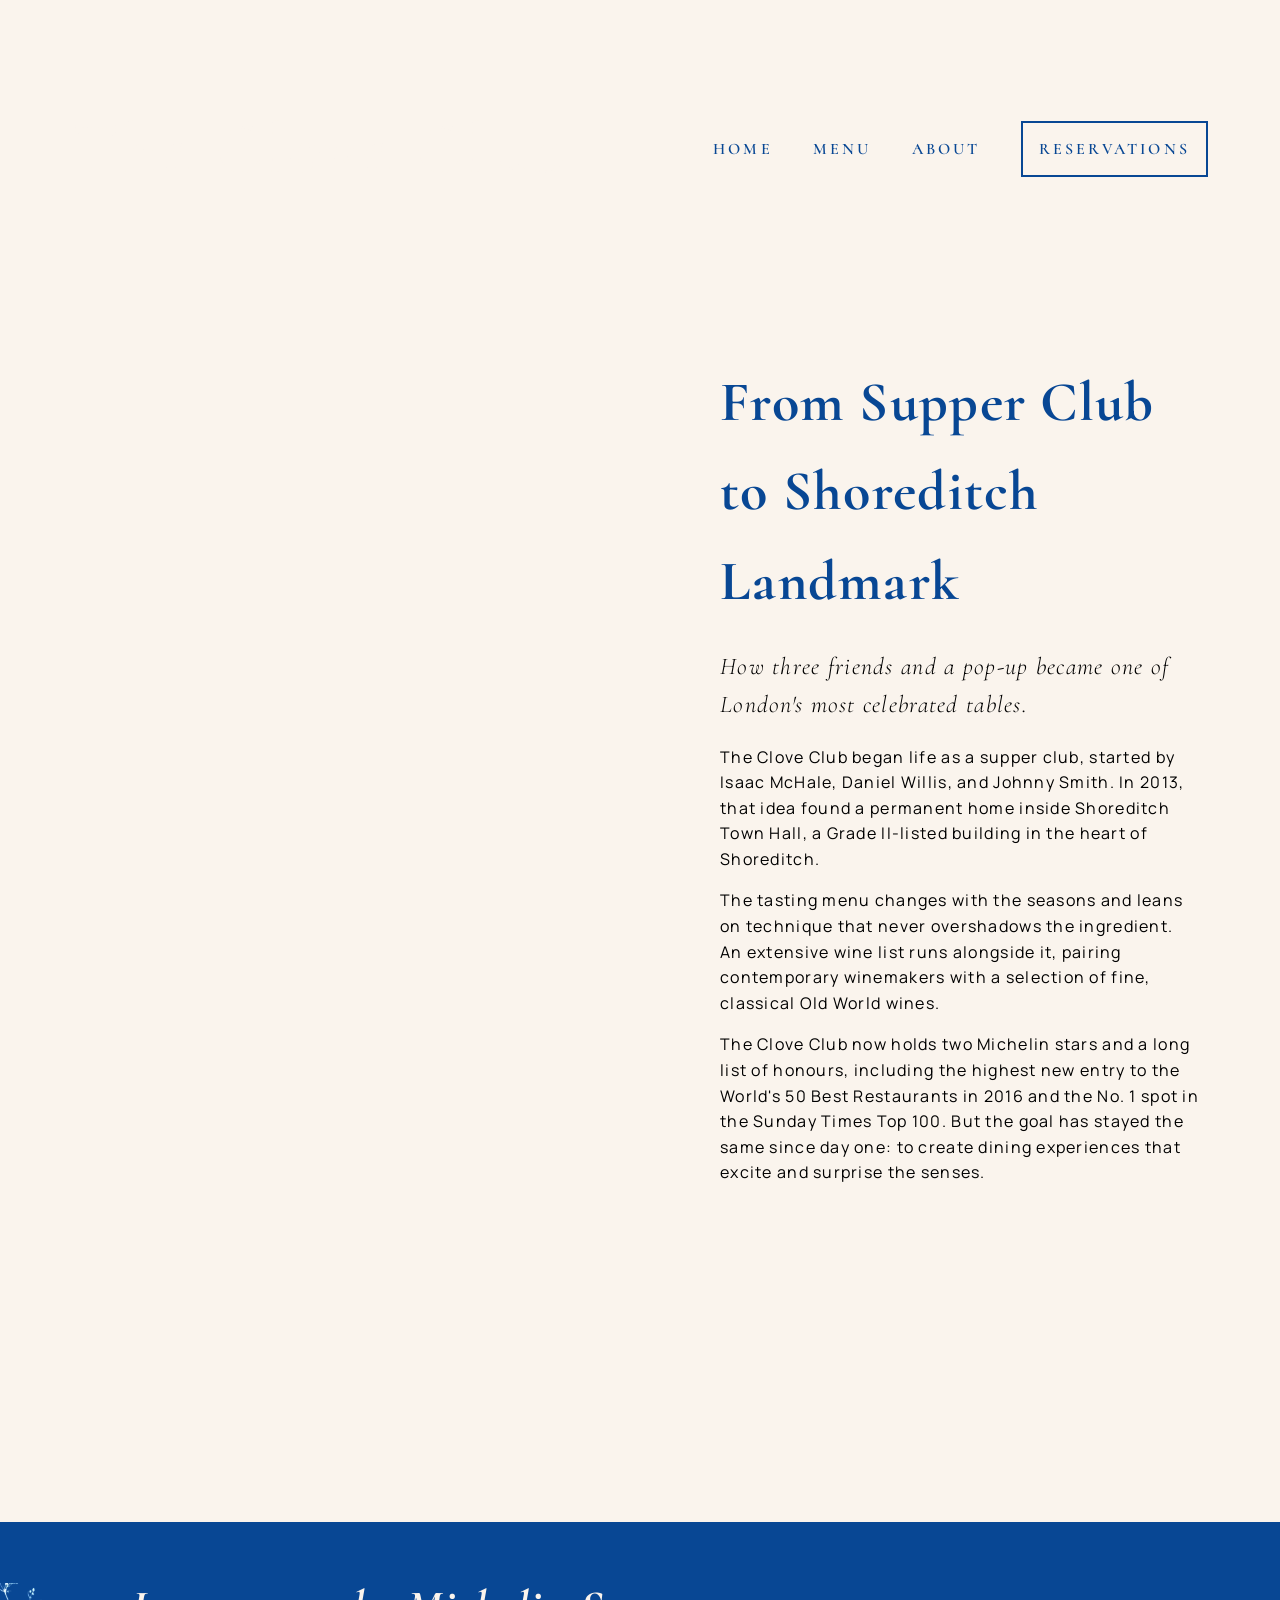
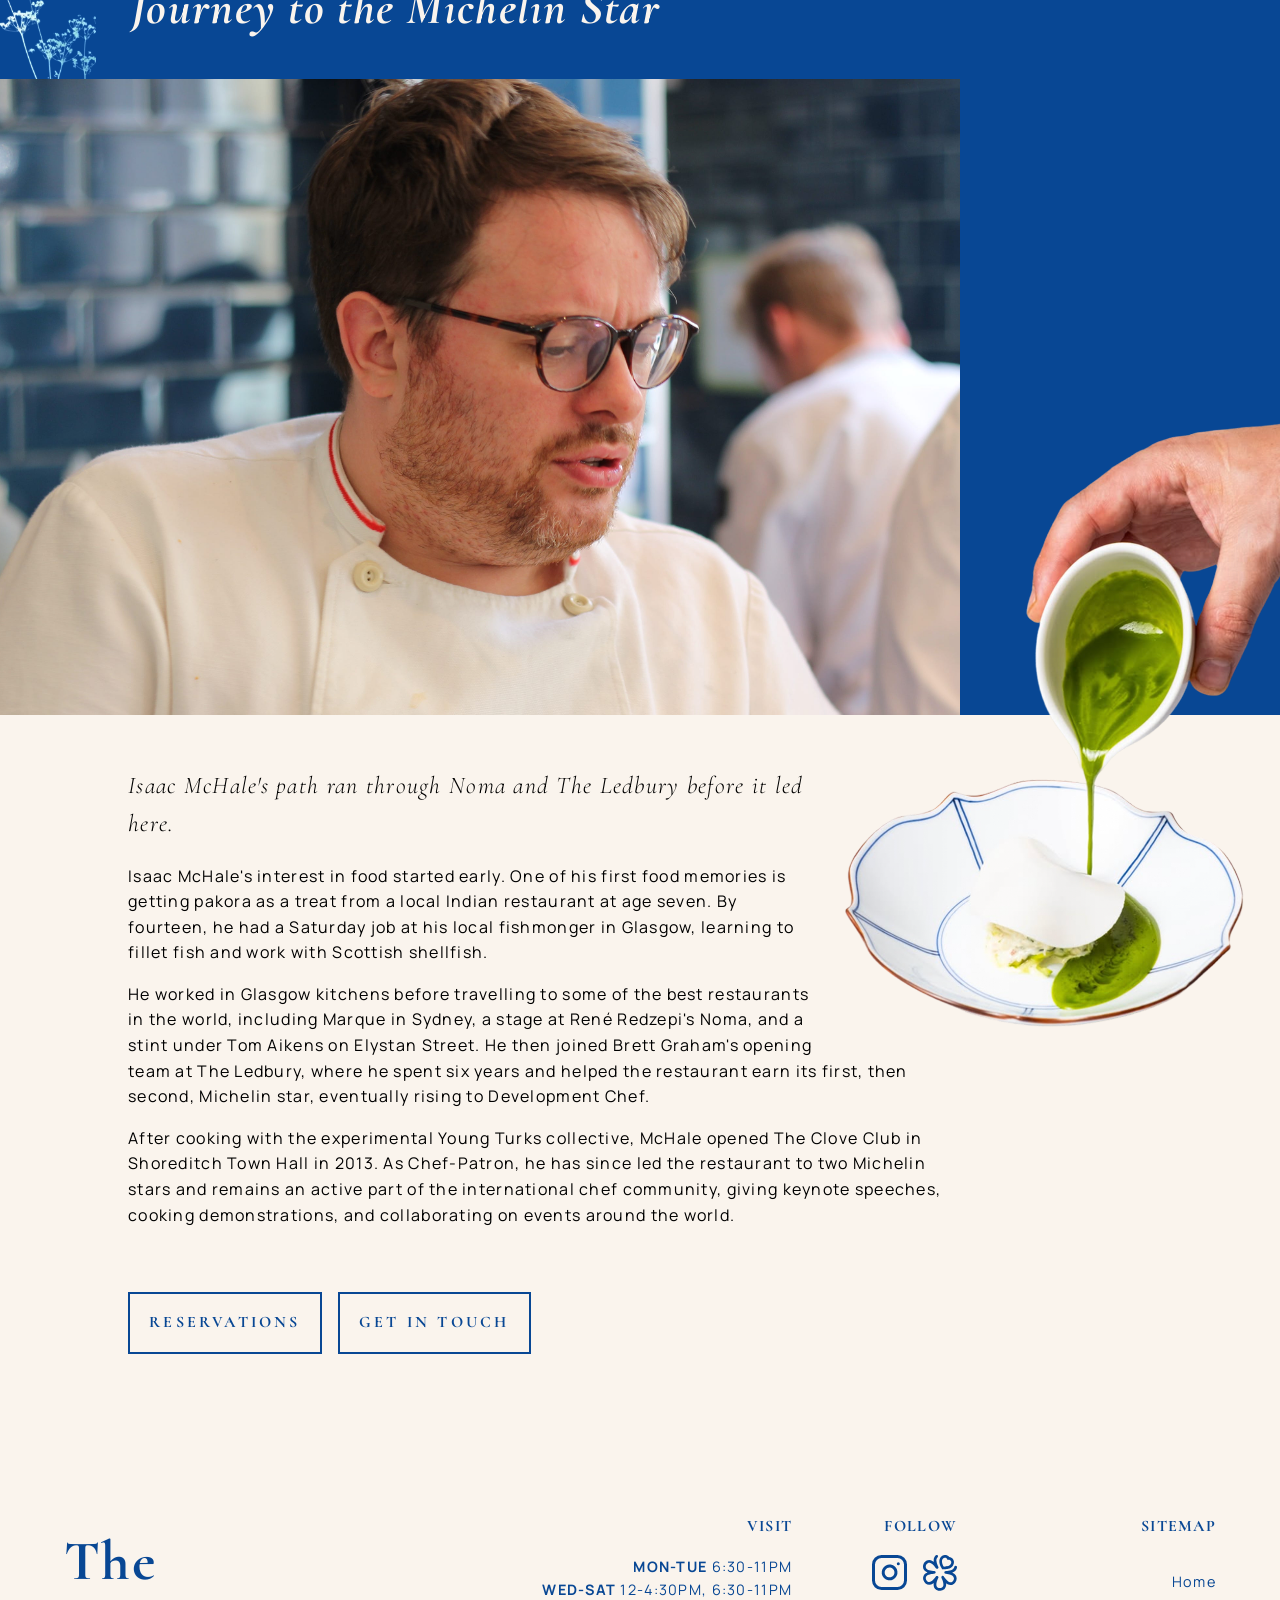
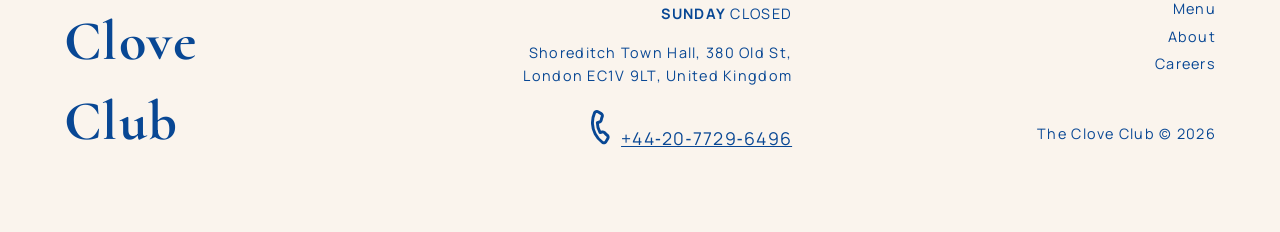
==== commit b932c7bb: "final-sweep1-wc3validate" ====
--- a/html/about.html
+++ b/html/about.html
@@ -64,7 +64,7 @@
 
     <div class="chunk__divider">
         <div class="isaac__header-row">
-        <img src="../media/flower1.svg" class="isaac__flower">
+        <img src="../media/flower1.svg" alt="decorative flower image" class="isaac__flower">
         <h2 class="isaac-header">Journey to the Michelin Star</h2>
         </div>
 
@@ -126,10 +126,10 @@
                 <div class="footer__sitemap">
                     <p class="sitemap-title">Sitemap</p>
                     <ul>
-                        <li><a href="../html/homepage.html" alt="homepage link">Home</a></li>
-                        <li><a href="../html/menu.html" alt="menu link">Menu</a></li>
-                        <li><a href="../html/about.html" alt="about link">About</a></li>
-                        <li><a href="#" target="_blank" alt="careers link">Careers</a></li>
+                        <li><a href="../html/homepage.html">Home</a></li>
+                        <li><a href="../html/menu.html">Menu</a></li>
+                        <li><a href="../html/about.html">About</a></li>
+                        <li><a href="#" target="_blank">Careers</a></li>
                     </ul>
                     <p class="footer__copyright">The Clove Club &copy; 2026</p>
                 </div>
--- a/css/stylesheet.css
+++ b/css/stylesheet.css
@@ -73,8 +73,9 @@
 .lettermark {
   font-family: "Cormorant", serif;
   font-weight: 800;
-  font-size: 4.5rem;
+  font-size: 3.5rem;
   color: #084794;
+  text-transform: uppercase;
   letter-spacing: 0.2rem;
 }
 
@@ -361,10 +362,11 @@
 .isaac__flower {
   width: 6rem;
   display: block;
+  margin-right: -4rem;
 }
 
 .isaac__img img {
-  width: 85%;
+  width: 75%;
   height: auto;
   display: block;
 }
@@ -376,6 +378,7 @@
 
 .about__content p {
   padding-left: 2rem;
+  padding-right: 15rem;
 }
 
 .about__content h2 {
@@ -423,6 +426,15 @@
   padding: 2rem 4.5rem 60vh;
 }
 
+.lettermark__menu {
+  font-family: "Cormorant", serif;
+  font-weight: 800;
+  font-size: 3.5rem;
+  color: #FAF4ED;
+  text-transform: uppercase;
+  letter-spacing: 0.2rem;
+}
+
 .menu_nav .nav__links a {
   color: #FAF4ED;
 }
@@ -455,13 +467,6 @@
   display: flex;
   min-height: 80vh;
   padding: 4rem 4rem;
-}
-
-.menu__title {
-  font-family: "Cormorant", serif;
-  color: #084794;
-  font-size: 2.5rem;
-  font-weight: 600;
 }
 
 .menu__sub {
@@ -643,7 +648,8 @@
 }
 
 /* media queries */
-@media (max-width: 768px) {
+@media (max-width: 1024px) {
+  /* nav media */
   nav {
     padding: 1.5rem;
   }
@@ -660,11 +666,14 @@
     border: none;
     padding: 0.5rem;
     cursor: pointer;
-    color: #084794;
+    color: #FAF4ED;
     position: relative;
     z-index: 3;
     min-width: 44px;
     min-height: 44px;
+  }
+  .nav__toggle--blue {
+    color: #084794;
   }
   .nav__close-icon {
     display: none;
@@ -738,13 +747,115 @@
     border: 2px solid #FAF4ED;
     padding: 1rem 1.5rem;
   }
+  /* homepage */
+  .site-summary {
+    margin-bottom: -3rem;
+  }
+  .site-summary__text {
+    margin-left: 3rem;
+  }
+  .site-summary__text h1 {
+    font-size: 2.5rem;
+  }
+  .review-section {
+    padding-right: 3rem;
+  }
+  .plate-trio {
+    margin-top: 4rem;
+  }
+  .plate-trio img {
+    max-width: 100%;
+  }
+  .review1 {
+    margin-top: 8rem;
+  }
+  .review1,
+  .review2 {
+    max-width: 80%;
+  }
+  .review1 h2 {
+    font-size: 1.35rem;
+  }
+  .review2 h2 {
+    font-size: 1.35rem;
+  }
+  .review2 {
+    margin-bottom: 20rem;
+  }
+  .reserve__cta {
+    padding: 4rem;
+  }
+  .reserve__cta-btns {
+    margin-bottom: 2rem;
+  }
+  /* about page nav */
+  .lettermark__about {
+    font-size: 1.75rem;
+    text-transform: uppercase;
+    margin: 0;
+  }
+  .nav__overlay .nav__toggle {
+    color: #084794;
+  }
+  .hero__text {
+    padding: 10rem 3rem 4rem;
+  }
+  .hero__text h1 {
+    font-size: 2.5rem;
+  }
+  .hero__text h2 {
+    font-size: 1.5rem;
+  }
+  .about__content {
+    padding: 2rem 3rem 4rem;
+  }
+  .about__content p {
+    padding-right: 0;
+  }
+  .pour__img {
+    margin: -15rem -3rem 1rem 2rem;
+  }
+  /* footer */
+  .footer {
+    flex-direction: column;
+    align-items: stretch;
+    gap: 2rem;
+  }
+  .footer-lettermark {
+    display: none;
+  }
+  .footer__right {
+    justify-content: space-between;
+    gap: 2rem;
+  }
+  .footer__visit {
+    text-align: left;
+  }
+  .footer__follow {
+    text-align: center;
+    align-items: center;
+  }
+}
+@media (max-width: 768px) {
+  /* landing page */
+  .landing__page_btns {
+    flex-direction: column-reverse;
+    justify-content: center;
+    gap: 0.5rem;
+    margin-top: 15rem;
+  }
+  .landing__reservations,
+  .landing__homepage {
+    font-size: 0.9rem;
+    padding: 0.75rem 1.5rem;
+  }
   /* homepage - hero css */
   .hero {
     min-height: auto;
     aspect-ratio: 6/5;
     position: relative;
   }
-  .hero__reserve {
+  .hero__reserve-btn {
     display: inline-block;
     position: absolute;
     left: 1.25rem;
@@ -752,9 +863,11 @@
     font-family: "Cormorant", serif;
     color: #FAF4ED;
     border: 2px solid #FAF4ED;
+    text-decoration: none;
     text-transform: uppercase;
     letter-spacing: 0.2em;
-    padding: 0.75rem 1.5rem;
+    padding: 0.5rem 1.5rem;
+    margin-left: 1rem;
   }
   /* homepga summary */
   .site-summary {
@@ -777,6 +890,7 @@
     flex-direction: column;
     gap: 0;
     padding-right: 0;
+    margin-bottom: -10rem;
   }
   .plate-trio {
     flex-direction: row;
@@ -850,6 +964,7 @@
     font-size: 3rem;
     line-height: 1.1;
     text-transform: uppercase;
+    padding-top: 3rem;
   }
   .reserve__cta-text h2 {
     margin-top: -1rem;
@@ -859,6 +974,7 @@
     flex-direction: column;
     align-items: flex-end;
     gap: 1rem;
+    margin-top: 3rem;
   }
   /* foooter */
   .footer {
@@ -911,11 +1027,6 @@
     margin-bottom: 0.5rem;
   }
   /* about page nav */
-  .lettermark__about {
-    font-size: 1.75rem;
-    text-transform: uppercase;
-    margin: 0;
-  }
   .nav__overlay .nav__toggle {
     color: #FAF4ED;
   }
@@ -977,7 +1088,7 @@
   .escargot__img {
     display: block;
     float: right;
-    width: 55%;
+    width: 35%;
     margin: 0 -1.5rem 1rem 1rem;
   }
   .about__btn {
@@ -987,4 +1098,130 @@
     letter-spacing: 0.15em;
     padding: 0.9rem 0.5rem;
   }
+  /* menu page */
+  .menu-intro {
+    padding: 2rem 1.5rem 0;
+    margin-bottom: 5rem;
+  }
+  .menus {
+    flex-direction: column;
+    min-height: auto;
+    margin-top: -3rem;
+    padding: 1rem 1.5rem 3rem;
+  }
+  .menu-panel {
+    flex-direction: column;
+    border-left: none;
+    border-bottom: 2px solid #084794;
+  }
+  .menu-panel__tab {
+    writing-mode: horizontal-tb;
+    width: 100%;
+    text-align: center;
+    padding: 1rem 0;
+    font-size: 1.2rem;
+  }
+  .menu-panel__content {
+    display: none;
+    min-width: 0;
+    padding: 0 0 2rem;
+  }
+  .menu-panel.is-open .menu-panel__content {
+    display: block;
+  }
+  .menu-panel__inner {
+    padding: 0;
+    margin-top: 0;
+    text-align: center;
+  }
+  .menu__sub {
+    font-size: 1rem;
+  }
+  .menu-item__name {
+    font-size: 1.4rem;
+  }
+  .menu-item__description {
+    font-size: 0.85rem;
+  }
+  .menu__comments {
+    font: 0.85rem;
+  }
+  .menu__images {
+    flex-wrap: wrap;
+  }
+  .menu__images .menu__images img {
+    width: 50%;
+  }
+}
+@media (max-width: 480px) {
+  /* nav */
+  .menu_nav {
+    padding-left: 1.4rem;
+    padding-right: 1.4rem;
+    padding-bottom: 20rem;
+  }
+  /* homepage */
+  .site-summary__text {
+    margin-top: 0.5rem;
+  }
+  .site-summary__text h1 {
+    font-size: 2rem;
+  }
+  .site-summary__text h2 {
+    font-size: 1.42rem;
+  }
+  .reserve__cta {
+    padding: 1.2rem;
+  }
+  .reserve__cta-text h1 {
+    font-size: 2.6rem;
+  }
+  .reserve__cta-text h2 {
+    font-size: 1.4rem;
+  }
+  .reserve__cta p {
+    font-size: 0.85rem;
+  }
+  .reserve__cta-rooster {
+    max-width: 100%;
+    padding-bottom: 6rem;
+  }
+  /* about page content */
+  .escargot__img {
+    display: block;
+    float: right;
+    width: 45%;
+    margin: 0 -1.5rem 1rem 1rem;
+  }
+  /* menu page */
+  .menu-intro {
+    padding: 1.5rem;
+  }
+  .menu-intro__title {
+    font-size: 2.2rem;
+  }
+  .menu-intro__text {
+    font-size: 0.89rem;
+  }
+  .menus {
+    margin-top: -3rem;
+  }
+  .menu-panel__tab {
+    font-size: 1.2rem;
+  }
+  .menu-panel__inner {
+    padding-left: 0;
+  }
+  .menu__sub {
+    font-size: 1rem;
+  }
+  .menu-item__name {
+    font-size: 1.4rem;
+  }
+  .menu-item__description {
+    font-size: 0.85rem;
+  }
+  .menu__comments {
+    font-size: 0.8rem;
+  }
 }/*# sourceMappingURL=stylesheet.css.map */
